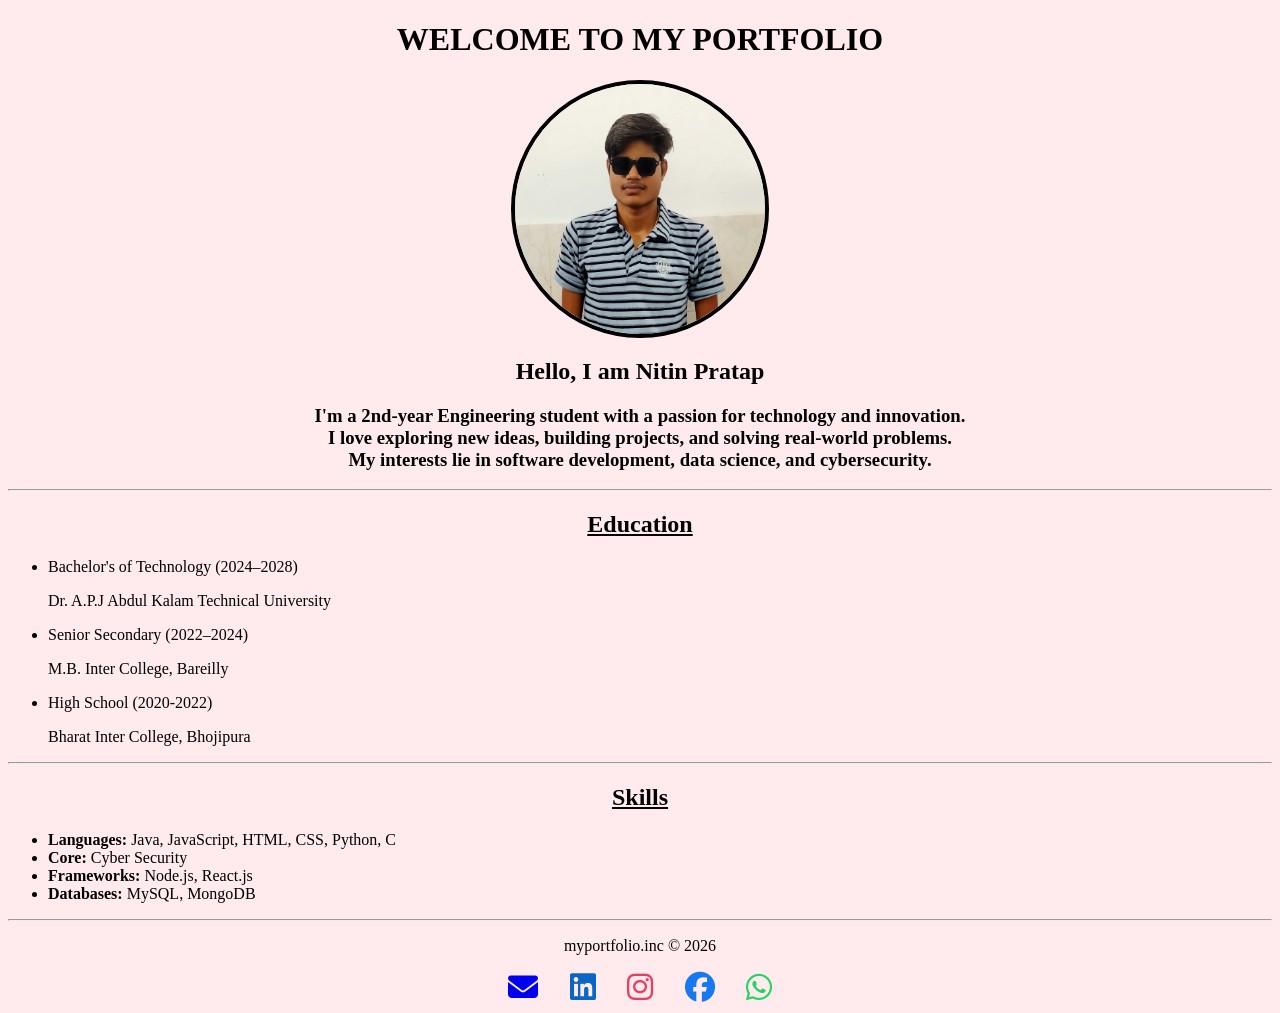
==== index.html @ 8fae02a8 "name" ====
<!DOCTYPE html>
<html lang="en">
<head>
    <meta charset="UTF-8">
    <meta name="viewport" content="width=device-width, initial-scale=1.0">
    <title>My Portfolio</title>

    <!-- Font Awesome for icons -->
    <link rel="stylesheet" href="https://cdnjs.cloudflare.com/ajax/libs/font-awesome/6.5.1/css/all.min.css">

    <!-- External CSS -->
    <link rel="stylesheet" href="style.css">
</head>

<body>

    <!-- Header Section -->
    <header>
        <h1>WELCOME TO MY PORTFOLIO</h1>

        <div class="head">
            <img src="pic.jpg" id="pic" alt="Nitin Pratap">
        </div>

        <div class="about">
            <h2>Hello, I am Nitin Pratap </h2>
            <h3>
                I'm a 2nd-year Engineering student with a passion for technology and innovation.<br>
                I love exploring new ideas, building projects, and solving real-world problems.<br>
                My interests lie in software development, data science, and cybersecurity.
            </h3>
        </div>
    </header>

    <hr>

    <!-- Main Section -->
    <main>

        <!-- Education -->
        <section class="education">
            <h2><u>Education</u></h2>
            <ul>
                <li>
                    Bachelor's of Technology (2024–2028)
                    <p>Dr. A.P.J Abdul Kalam Technical University</p>
                </li>
                <li>
                    Senior Secondary (2022–2024)
                    <p>M.B. Inter College, Bareilly</p>
                </li>
                <li>
                    High School (2020-2022)
                    <p>Bharat Inter College, Bhojipura</p>
                </li>
            </ul>
        </section>

        <hr>

        <!-- Skills -->
        <section class="skill">
            <h2><u>Skills</u></h2>
            <ul>
                <li><b>Languages:</b> Java, JavaScript, HTML, CSS, Python, C</li>
                <li><b>Core:</b> Cyber Security</li>
                <li><b>Frameworks:</b> Node.js, React.js</li>
                <li><b>Databases:</b> MySQL, MongoDB</li>
            </ul>
        </section>

    </main>

    <hr>

    <!-- Footer -->
    <footer>
        <div class="footer">
            <p>myportfolio.inc © 2026</p>

            <a href="https://mail.google.com/mail/?view=cm&fs=1&to=pratapnitin242@gmail.com" target="_blank" rel="noopener noreferrer">
                <i class="fa-solid fa-envelope"></i>
            </a>
            
            <a href="https://www.linkedin.com/in/nitin-pratap-a05262369/" target="_blank">
                <i class="fa-brands fa-linkedin"></i>
            </a>

            <a href="https://www.instagram.com/pratap_nitin007/" target="_blank">
                <i class="fa-brands fa-instagram"></i>
            </a>

            <a href="https://www.facebook.com/" target="_blank">
                <i class="fa-brands fa-facebook"></i>
            </a>
            
            <a href="https://wa.me/919458701550" target="_blank">
                <i class="fa-brands fa-whatsapp"></i>
            </a>
        </div>
    </footer>
</body>
</html>
---- style.css ----
body{
     background-color:#ffebee;
     /* text-align: center; */
     font-family: 'Times New Roman', Times, serif;
  
}
#pic {
    height: 250px;
    width: 250px;
    border-radius: 50%;
    border: 4px solid black;
    display: block;
    margin: 0 auto;
    max-width: 100%;
}
.head{
    display:-ms-flexbox;
    margin-left: CENTER;
    
}
h1,h2,h3{
    text-align: center;
}
.about{
    margin-left: center; 
}
.footer{
    text-align: center;
    
}.footer a {
    font-size: 30px;
    margin: 0 12px;
    text-decoration: none;
}

/* Brand colors */
.fa-linkedin {
    color: #0A66C2;
}

.fa-instagram {
    color: #E4405F;
}

.fa-facebook {
    color: #1877F2;
}

.fa-whatsapp {
    color: #25D366;
}

/* Hover effect (optional but professional) */
.footer a:hover {
    transform: scale(1.2);
    transition: 0.3s;
}
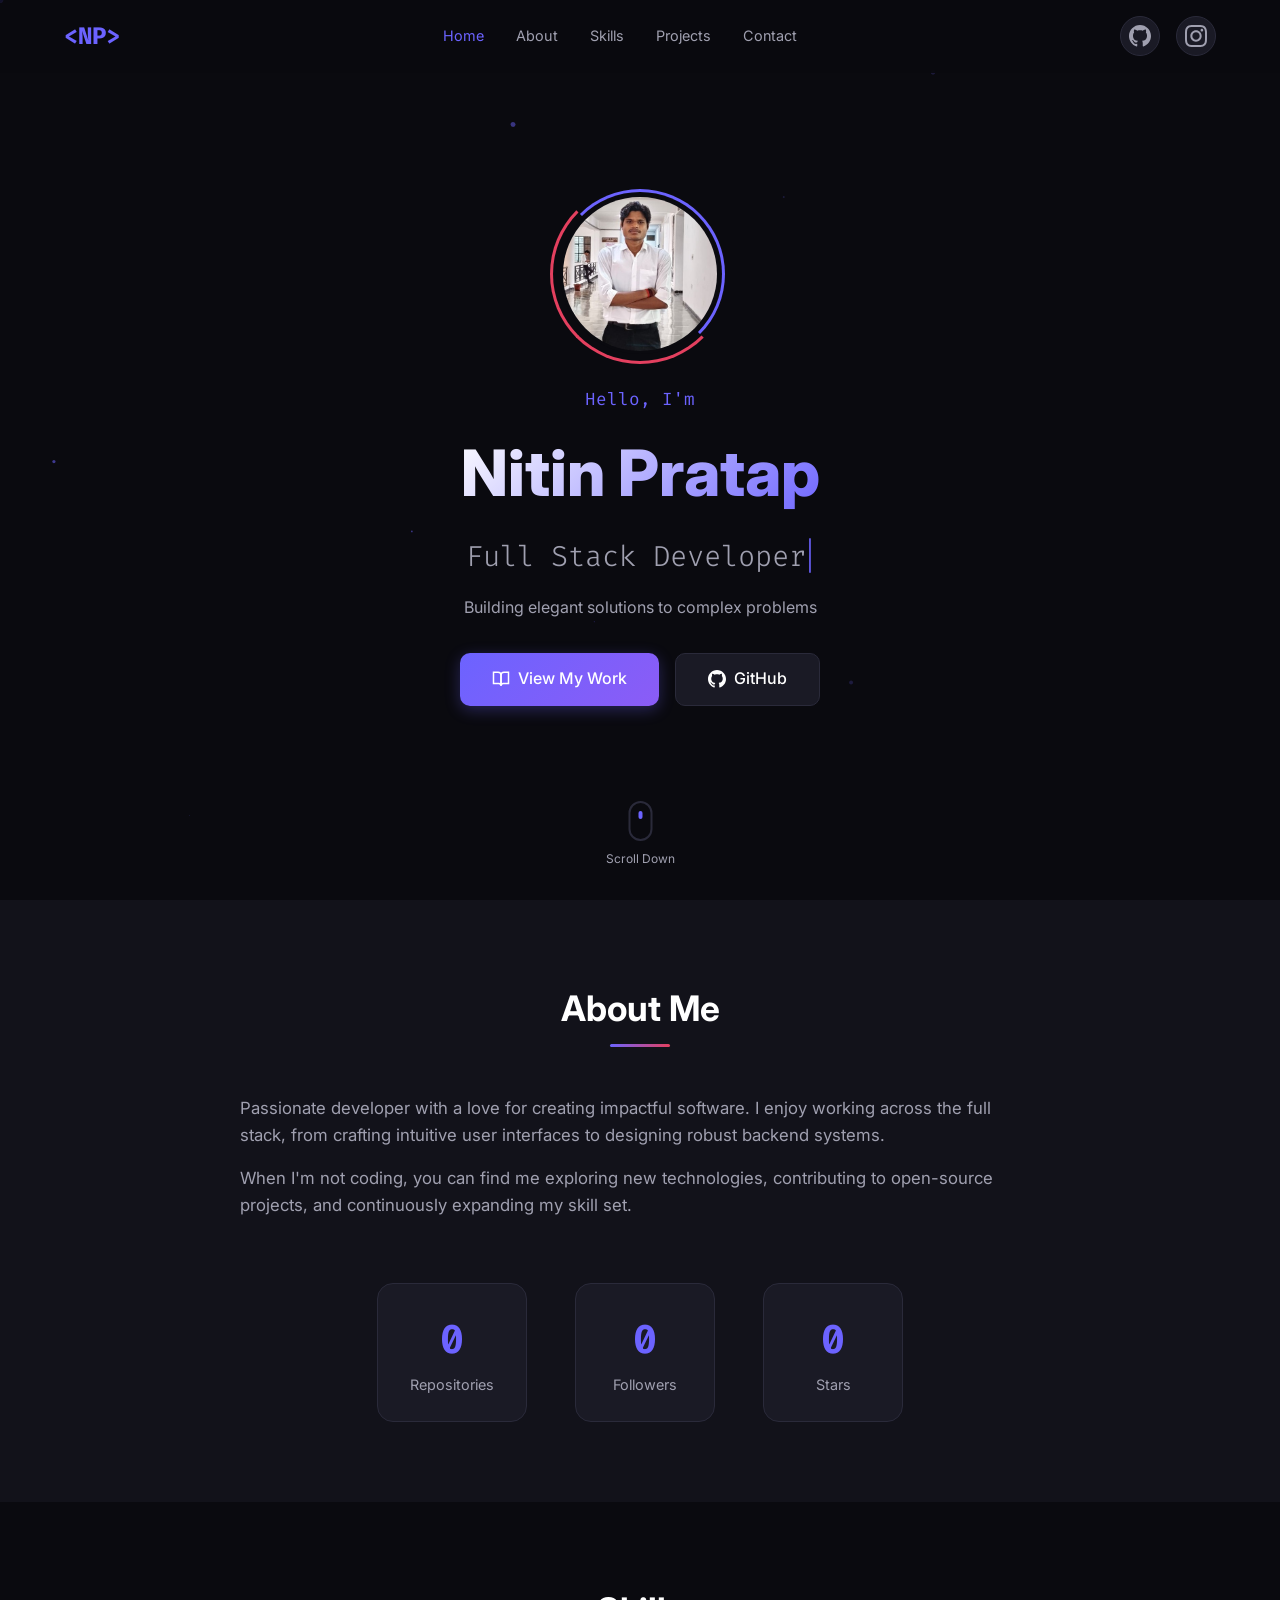
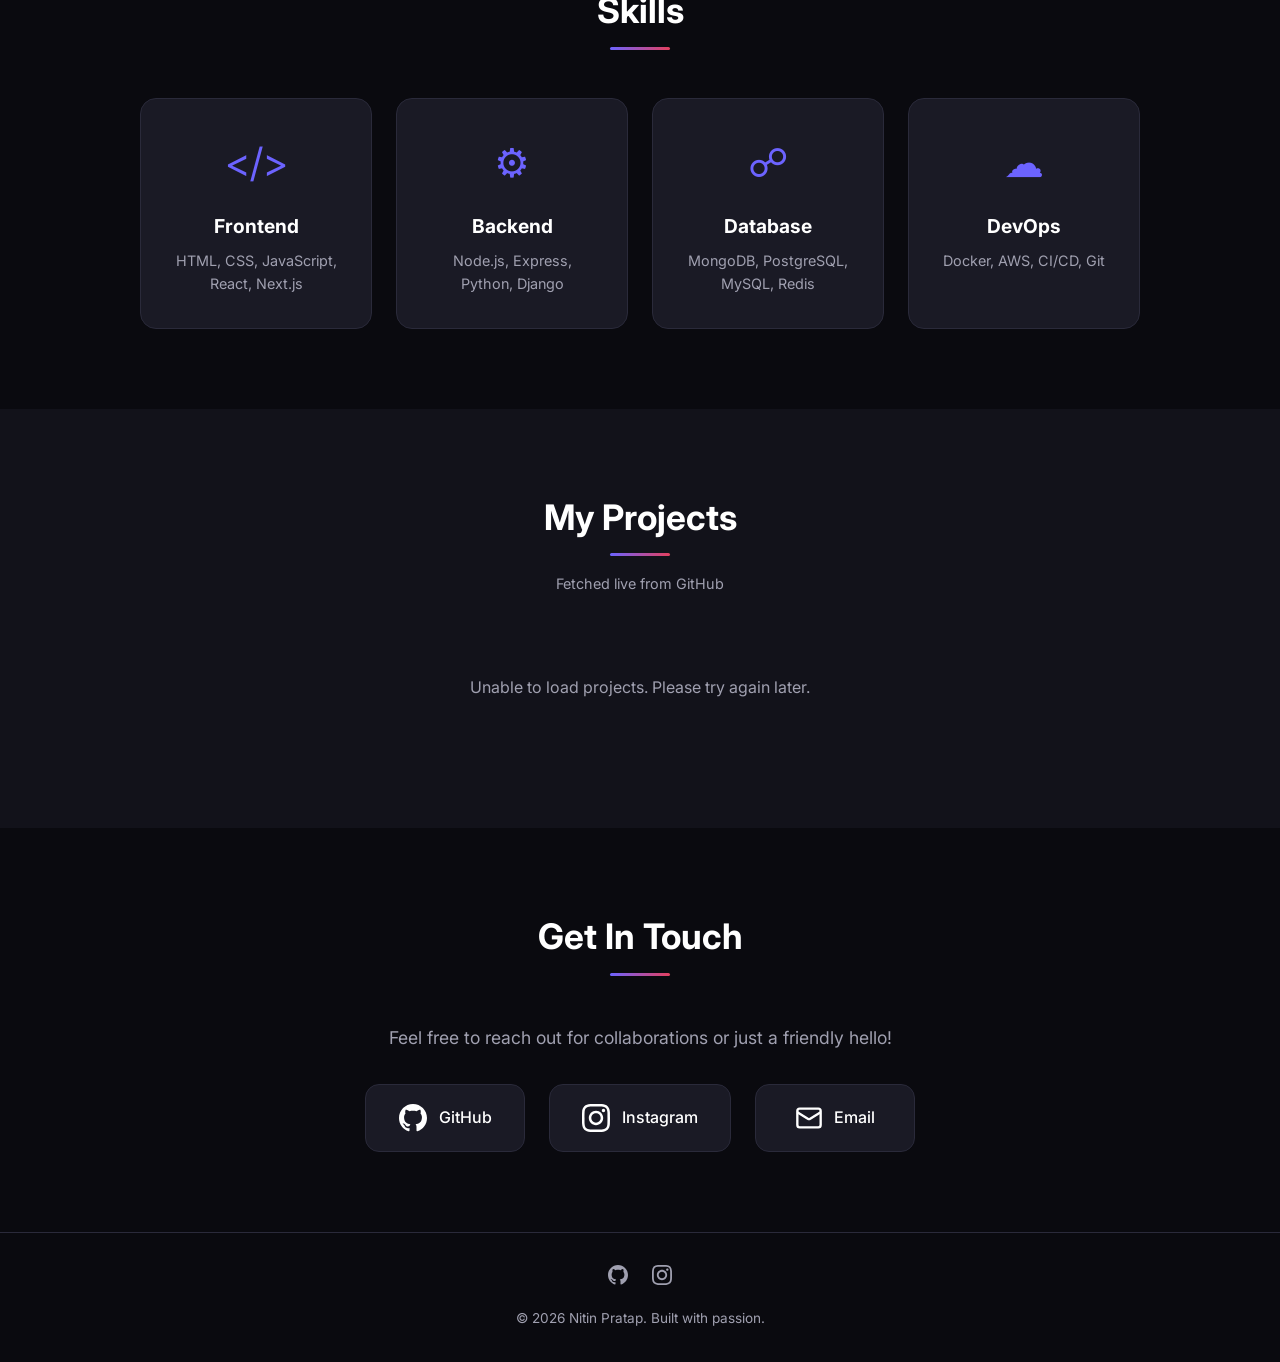
==== commit cf697942: "initial portfolio commit" ====
--- a/index.html
+++ b/index.html
@@ -3,101 +3,165 @@
 <head>
     <meta charset="UTF-8">
     <meta name="viewport" content="width=device-width, initial-scale=1.0">
-    <title>My Portfolio</title>
+    <title>Nitin Pratap | Portfolio</title>
+    <link rel="stylesheet" href="style.css">
+    <link rel="preconnect" href="https://fonts.googleapis.com">
+    <link href="https://fonts.googleapis.com/css2?family=Inter:wght@300;400;500;600;700;800&family=Fira+Code:wght@400;500&display=swap" rel="stylesheet">
+</head>
+<body>
+    <canvas id="particles"></canvas>
 
-    <!-- Font Awesome for icons -->
-    <link rel="stylesheet" href="https://cdnjs.cloudflare.com/ajax/libs/font-awesome/6.5.1/css/all.min.css">
-
-    <!-- External CSS -->
-    <link rel="stylesheet" href="style.css">
-</head>
-
-<body>
-
-    <!-- Header Section -->
-    <header>
-        <h1>WELCOME TO MY PORTFOLIO</h1>
-
-        <div class="head">
-            <img src="pic.jpg" id="pic" alt="Nitin Pratap">
-        </div>
-
-        <div class="about">
-            <h2>Hello, I am Nitin Pratap </h2>
-            <h3>
-                I'm a 2nd-year Engineering student with a passion for technology and innovation.<br>
-                I love exploring new ideas, building projects, and solving real-world problems.<br>
-                My interests lie in software development, data science, and cybersecurity.
-            </h3>
-        </div>
-    </header>
-
-    <hr>
-
-    <!-- Main Section -->
-    <main>
-
-        <!-- Education -->
-        <section class="education">
-            <h2><u>Education</u></h2>
-            <ul>
-                <li>
-                    Bachelor's of Technology (2024–2028)
-                    <p>Dr. A.P.J Abdul Kalam Technical University</p>
-                </li>
-                <li>
-                    Senior Secondary (2022–2024)
-                    <p>M.B. Inter College, Bareilly</p>
-                </li>
-                <li>
-                    High School (2020-2022)
-                    <p>Bharat Inter College, Bhojipura</p>
-                </li>
-            </ul>
-        </section>
-
-        <hr>
-
-        <!-- Skills -->
-        <section class="skill">
-            <h2><u>Skills</u></h2>
-            <ul>
-                <li><b>Languages:</b> Java, JavaScript, HTML, CSS, Python, C</li>
-                <li><b>Core:</b> Cyber Security</li>
-                <li><b>Frameworks:</b> Node.js, React.js</li>
-                <li><b>Databases:</b> MySQL, MongoDB</li>
-            </ul>
-        </section>
-
-    </main>
-
-    <hr>
-
-    <!-- Footer -->
-    <footer>
-        <div class="footer">
-            <p>myportfolio.inc © 2026</p>
-
-            <a href="https://mail.google.com/mail/?view=cm&fs=1&to=pratapnitin242@gmail.com" target="_blank" rel="noopener noreferrer">
-                <i class="fa-solid fa-envelope"></i>
+    <nav class="navbar">
+        <div class="nav-brand">&lt;NP&gt;</div>
+        <ul class="nav-links">
+            <li><a href="#home">Home</a></li>
+            <li><a href="#about">About</a></li>
+            <li><a href="#skills">Skills</a></li>
+            <li><a href="#projects">Projects</a></li>
+            <li><a href="#contact">Contact</a></li>
+        </ul>
+        <div class="nav-socials">
+            <a href="https://github.com/nitinpratap007" target="_blank" class="nav-icon" title="GitHub">
+                <svg width="22" height="22" viewBox="0 0 24 24" fill="currentColor">
+                    <path d="M12 0c-6.626 0-12 5.373-12 12 0 5.302 3.438 9.8 8.207 11.387.599.111.793-.261.793-.577v-2.234c-3.338.726-4.033-1.416-4.033-1.416-.546-1.387-1.333-1.756-1.333-1.756-1.089-.745.083-.729.083-.729 1.205.084 1.839 1.237 1.839 1.237 1.07 1.834 2.807 1.304 3.492.997.107-.775.418-1.305.762-1.604-2.665-.305-5.467-1.334-5.467-5.931 0-1.311.469-2.381 1.236-3.221-.124-.303-.535-1.524.117-3.176 0 0 1.008-.322 3.301 1.23.957-.266 1.983-.399 3.003-.404 1.02.005 2.047.138 3.006.404 2.291-1.552 3.297-1.23 3.297-1.23.653 1.653.242 2.874.118 3.176.77.84 1.235 1.911 1.235 3.221 0 4.609-2.807 5.624-5.479 5.921.43.372.823 1.102.823 2.222v3.293c0 .319.192.694.801.576 4.765-1.589 8.199-6.086 8.199-11.386 0-6.627-5.373-12-12-12z"/>
+                </svg>
             </a>
-            
-            <a href="https://www.linkedin.com/in/nitin-pratap-a05262369/" target="_blank">
-                <i class="fa-brands fa-linkedin"></i>
-            </a>
-
-            <a href="https://www.instagram.com/pratap_nitin007/" target="_blank">
-                <i class="fa-brands fa-instagram"></i>
-            </a>
-
-            <a href="https://www.facebook.com/" target="_blank">
-                <i class="fa-brands fa-facebook"></i>
-            </a>
-            
-            <a href="https://wa.me/919458701550" target="_blank">
-                <i class="fa-brands fa-whatsapp"></i>
+            <a href="https://instagram.com/nitinpratap_007" target="_blank" class="nav-icon" title="Instagram">
+                <svg width="22" height="22" viewBox="0 0 24 24" fill="currentColor">
+                    <path d="M12 2.163c3.204 0 3.584.012 4.85.07 3.252.148 4.771 1.691 4.919 4.919.058 1.265.069 1.645.069 4.849 0 3.205-.012 3.584-.069 4.849-.149 3.225-1.664 4.771-4.919 4.919-1.266.058-1.644.07-4.85.07-3.204 0-3.584-.012-4.849-.07-3.26-.149-4.771-1.699-4.919-4.92-.058-1.265-.07-1.644-.07-4.849 0-3.204.013-3.583.07-4.849.149-3.227 1.664-4.771 4.919-4.919 1.266-.057 1.645-.069 4.849-.069zm0-2.163c-3.259 0-3.667.014-4.947.072-4.358.2-6.78 2.618-6.98 6.98-.059 1.281-.073 1.689-.073 4.948 0 3.259.014 3.668.072 4.948.2 4.358 2.618 6.78 6.98 6.98 1.281.058 1.689.072 4.948.072 3.259 0 3.668-.014 4.948-.072 4.354-.2 6.782-2.618 6.979-6.98.059-1.28.073-1.689.073-4.948 0-3.259-.014-3.667-.072-4.947-.196-4.354-2.617-6.78-6.979-6.98-1.281-.059-1.69-.073-4.949-.073zm0 5.838c-3.403 0-6.162 2.759-6.162 6.162s2.759 6.163 6.162 6.163 6.162-2.759 6.162-6.163c0-3.403-2.759-6.162-6.162-6.162zm0 10.162c-2.209 0-4-1.79-4-4 0-2.209 1.791-4 4-4s4 1.791 4 4c0 2.21-1.791 4-4 4zm6.406-11.845c-.796 0-1.441.645-1.441 1.44s.645 1.44 1.441 1.44c.795 0 1.439-.645 1.439-1.44s-.644-1.44-1.439-1.44z"/>
+                </svg>
             </a>
         </div>
+    </nav>
+
+    <section id="home" class="hero">
+        <div class="hero-content">
+            <div class="profile-pic-wrapper">
+                <div class="profile-ring"></div>
+                <img src="profile.jpg" alt="Nitin Pratap" class="profile-pic" onerror="this.style.display='none';this.nextElementSibling.style.display='flex'">
+                <div class="profile-placeholder" style="display:none">NP</div>
+            </div>
+            <p class="greeting">Hello, I'm</p>
+            <h1 class="name">Nitin Pratap</h1>
+            <h2 class="title"><span class="typing-text"></span><span class="cursor">|</span></h2>
+            <p class="tagline">Building elegant solutions to complex problems</p>
+            <div class="hero-buttons">
+                <a href="#projects" class="btn btn-primary">
+                    <svg width="18" height="18" viewBox="0 0 24 24" fill="none" stroke="currentColor" stroke-width="2"><path d="M2 3h6a4 4 0 0 1 4 4v14a3 3 0 0 0-3-3H2z"/><path d="M22 3h-6a4 4 0 0 0-4 4v14a3 3 0 0 1 3-3h7z"/></svg>
+                    View My Work
+                </a>
+                <a href="https://github.com/nitinpratap007" target="_blank" class="btn btn-outline">
+                    <svg width="18" height="18" viewBox="0 0 24 24" fill="currentColor"><path d="M12 0c-6.626 0-12 5.373-12 12 0 5.302 3.438 9.8 8.207 11.387.599.111.793-.261.793-.577v-2.234c-3.338.726-4.033-1.416-4.033-1.416-.546-1.387-1.333-1.756-1.333-1.756-1.089-.745.083-.729.083-.729 1.205.084 1.839 1.237 1.839 1.237 1.07 1.834 2.807 1.304 3.492.997.107-.775.418-1.305.762-1.604-2.665-.305-5.467-1.334-5.467-5.931 0-1.311.469-2.381 1.236-3.221-.124-.303-.535-1.524.117-3.176 0 0 1.008-.322 3.301 1.23.957-.266 1.983-.399 3.003-.404 1.02.005 2.047.138 3.006.404 2.291-1.552 3.297-1.23 3.297-1.23.653 1.653.242 2.874.118 3.176.77.84 1.235 1.911 1.235 3.221 0 4.609-2.807 5.624-5.479 5.921.43.372.823 1.102.823 2.222v3.293c0 .319.192.694.801.576 4.765-1.589 8.199-6.086 8.199-11.386 0-6.627-5.373-12-12-12z"/></svg>
+                    GitHub
+                </a>
+            </div>
+        </div>
+        <div class="scroll-indicator">
+            <div class="mouse">
+                <div class="wheel"></div>
+            </div>
+            <p>Scroll Down</p>
+        </div>
+    </section>
+
+    <section id="about" class="about">
+        <h2 class="section-title">About Me</h2>
+        <div class="about-content">
+            <div class="about-text">
+                <p>Passionate developer with a love for creating impactful software. I enjoy working across the full stack, from crafting intuitive user interfaces to designing robust backend systems.</p>
+                <p>When I'm not coding, you can find me exploring new technologies, contributing to open-source projects, and continuously expanding my skill set.</p>
+            </div>
+            <div class="stats">
+                <div class="stat">
+                    <span class="stat-number" id="repo-count">0</span>
+                    <span class="stat-label">Repositories</span>
+                </div>
+                <div class="stat">
+                    <span class="stat-number" id="follower-count">0</span>
+                    <span class="stat-label">Followers</span>
+                </div>
+                <div class="stat">
+                    <span class="stat-number" id="star-count">0</span>
+                    <span class="stat-label">Stars</span>
+                </div>
+            </div>
+        </div>
+    </section>
+
+    <section id="skills" class="skills">
+        <h2 class="section-title">Skills</h2>
+        <div class="skills-grid">
+            <div class="skill-card">
+                <div class="skill-icon">&#60;/&#62;</div>
+                <h3>Frontend</h3>
+                <p>HTML, CSS, JavaScript, React, Next.js</p>
+            </div>
+            <div class="skill-card">
+                <div class="skill-icon">&#9881;</div>
+                <h3>Backend</h3>
+                <p>Node.js, Express, Python, Django</p>
+            </div>
+            <div class="skill-card">
+                <div class="skill-icon">&#9741;</div>
+                <h3>Database</h3>
+                <p>MongoDB, PostgreSQL, MySQL, Redis</p>
+            </div>
+            <div class="skill-card">
+                <div class="skill-icon">&#9729;</div>
+                <h3>DevOps</h3>
+                <p>Docker, AWS, CI/CD, Git</p>
+            </div>
+        </div>
+    </section>
+
+    <section id="projects" class="projects">
+        <h2 class="section-title">My Projects</h2>
+        <p class="section-subtitle">Fetched live from GitHub</p>
+        <div class="projects-grid" id="projects-grid">
+            <div class="loading">Loading projects...</div>
+        </div>
+    </section>
+
+    <section id="contact" class="contact">
+        <h2 class="section-title">Get In Touch</h2>
+        <div class="contact-content">
+            <p>Feel free to reach out for collaborations or just a friendly hello!</p>
+            <div class="contact-links">
+                <a href="https://github.com/nitinpratap007" target="_blank" class="contact-link github-link">
+                    <svg width="28" height="28" viewBox="0 0 24 24" fill="currentColor">
+                        <path d="M12 0c-6.626 0-12 5.373-12 12 0 5.302 3.438 9.8 8.207 11.387.599.111.793-.261.793-.577v-2.234c-3.338.726-4.033-1.416-4.033-1.416-.546-1.387-1.333-1.756-1.333-1.756-1.089-.745.083-.729.083-.729 1.205.084 1.839 1.237 1.839 1.237 1.07 1.834 2.807 1.304 3.492.997.107-.775.418-1.305.762-1.604-2.665-.305-5.467-1.334-5.467-5.931 0-1.311.469-2.381 1.236-3.221-.124-.303-.535-1.524.117-3.176 0 0 1.008-.322 3.301 1.23.957-.266 1.983-.399 3.003-.404 1.02.005 2.047.138 3.006.404 2.291-1.552 3.297-1.23 3.297-1.23.653 1.653.242 2.874.118 3.176.77.84 1.235 1.911 1.235 3.221 0 4.609-2.807 5.624-5.479 5.921.43.372.823 1.102.823 2.222v3.293c0 .319.192.694.801.576 4.765-1.589 8.199-6.086 8.199-11.386 0-6.627-5.373-12-12-12z"/>
+                    </svg>
+                    <span>GitHub</span>
+                </a>
+                <a href="https://instagram.com/nitinpratap_007" target="_blank" class="contact-link instagram-link">
+                    <svg width="28" height="28" viewBox="0 0 24 24" fill="currentColor">
+                        <path d="M12 2.163c3.204 0 3.584.012 4.85.07 3.252.148 4.771 1.691 4.919 4.919.058 1.265.069 1.645.069 4.849 0 3.205-.012 3.584-.069 4.849-.149 3.225-1.664 4.771-4.919 4.919-1.266.058-1.644.07-4.85.07-3.204 0-3.584-.012-4.849-.07-3.26-.149-4.771-1.699-4.919-4.92-.058-1.265-.07-1.644-.07-4.849 0-3.204.013-3.583.07-4.849.149-3.227 1.664-4.771 4.919-4.919 1.266-.057 1.645-.069 4.849-.069zm0-2.163c-3.259 0-3.667.014-4.947.072-4.358.2-6.78 2.618-6.98 6.98-.059 1.281-.073 1.689-.073 4.948 0 3.259.014 3.668.072 4.948.2 4.358 2.618 6.78 6.98 6.98 1.281.058 1.689.072 4.948.072 3.259 0 3.668-.014 4.948-.072 4.354-.2 6.782-2.618 6.979-6.98.059-1.28.073-1.689.073-4.948 0-3.259-.014-3.667-.072-4.947-.196-4.354-2.617-6.78-6.979-6.98-1.281-.059-1.69-.073-4.949-.073zm0 5.838c-3.403 0-6.162 2.759-6.162 6.162s2.759 6.163 6.162 6.163 6.162-2.759 6.162-6.163c0-3.403-2.759-6.162-6.162-6.162zm0 10.162c-2.209 0-4-1.79-4-4 0-2.209 1.791-4 4-4s4 1.791 4 4c0 2.21-1.791 4-4 4zm6.406-11.845c-.796 0-1.441.645-1.441 1.44s.645 1.44 1.441 1.44c.795 0 1.439-.645 1.439-1.44s-.644-1.44-1.439-1.44z"/>
+                    </svg>
+                    <span>Instagram</span>
+                </a>
+                <a href="mailto:nitinpratap007@users.noreply.github.com" class="contact-link email-link">
+                    <svg width="28" height="28" viewBox="0 0 24 24" fill="none" stroke="currentColor" stroke-width="2">
+                        <rect x="2" y="4" width="20" height="16" rx="2"/>
+                        <path d="m22 7-8.97 5.7a1.94 1.94 0 0 1-2.06 0L2 7"/>
+                    </svg>
+                    <span>Email</span>
+                </a>
+            </div>
+        </div>
+    </section>
+
+    <footer class="footer">
+        <div class="footer-socials">
+            <a href="https://github.com/nitinpratap007" target="_blank">
+                <svg width="20" height="20" viewBox="0 0 24 24" fill="currentColor"><path d="M12 0c-6.626 0-12 5.373-12 12 0 5.302 3.438 9.8 8.207 11.387.599.111.793-.261.793-.577v-2.234c-3.338.726-4.033-1.416-4.033-1.416-.546-1.387-1.333-1.756-1.333-1.756-1.089-.745.083-.729.083-.729 1.205.084 1.839 1.237 1.839 1.237 1.07 1.834 2.807 1.304 3.492.997.107-.775.418-1.305.762-1.604-2.665-.305-5.467-1.334-5.467-5.931 0-1.311.469-2.381 1.236-3.221-.124-.303-.535-1.524.117-3.176 0 0 1.008-.322 3.301 1.23.957-.266 1.983-.399 3.003-.404 1.02.005 2.047.138 3.006.404 2.291-1.552 3.297-1.23 3.297-1.23.653 1.653.242 2.874.118 3.176.77.84 1.235 1.911 1.235 3.221 0 4.609-2.807 5.624-5.479 5.921.43.372.823 1.102.823 2.222v3.293c0 .319.192.694.801.576 4.765-1.589 8.199-6.086 8.199-11.386 0-6.627-5.373-12-12-12z"/></svg>
+            </a>
+            <a href="https://instagram.com/nitinpratap_007" target="_blank">
+                <svg width="20" height="20" viewBox="0 0 24 24" fill="currentColor"><path d="M12 2.163c3.204 0 3.584.012 4.85.07 3.252.148 4.771 1.691 4.919 4.919.058 1.265.069 1.645.069 4.849 0 3.205-.012 3.584-.069 4.849-.149 3.225-1.664 4.771-4.919 4.919-1.266.058-1.644.07-4.85.07-3.204 0-3.584-.012-4.849-.07-3.26-.149-4.771-1.699-4.919-4.92-.058-1.265-.07-1.644-.07-4.849 0-3.204.013-3.583.07-4.849.149-3.227 1.664-4.771 4.919-4.919 1.266-.057 1.645-.069 4.849-.069zm0-2.163c-3.259 0-3.667.014-4.947.072-4.358.2-6.78 2.618-6.98 6.98-.059 1.281-.073 1.689-.073 4.948 0 3.259.014 3.668.072 4.948.2 4.358 2.618 6.78 6.98 6.98 1.281.058 1.689.072 4.948.072 3.259 0 3.668-.014 4.948-.072 4.354-.2 6.782-2.618 6.979-6.98.059-1.28.073-1.689.073-4.948 0-3.259-.014-3.667-.072-4.947-.196-4.354-2.617-6.78-6.979-6.98-1.281-.059-1.69-.073-4.949-.073zm0 5.838c-3.403 0-6.162 2.759-6.162 6.162s2.759 6.163 6.162 6.163 6.162-2.759 6.162-6.163c0-3.403-2.759-6.162-6.162-6.162zm0 10.162c-2.209 0-4-1.79-4-4 0-2.209 1.791-4 4-4s4 1.791 4 4c0 2.21-1.791 4-4 4zm6.406-11.845c-.796 0-1.441.645-1.441 1.44s.645 1.44 1.441 1.44c.795 0 1.439-.645 1.439-1.44s-.644-1.44-1.439-1.44z"/></svg>
+            </a>
+        </div>
+        <p>&copy; 2026 Nitin Pratap. Built with passion.</p>
     </footer>
+
+    <script src="script.js"></script>
 </body>
 </html>
--- a/style.css
+++ b/style.css
@@ -1,57 +1,702 @@
-body{
-     background-color:#ffebee;
-     /* text-align: center; */
-     font-family: 'Times New Roman', Times, serif;
-  
-}
-#pic {
-    height: 250px;
-    width: 250px;
+* {
+    margin: 0;
+    padding: 0;
+    box-sizing: border-box;
+}
+
+:root {
+    --bg-primary: #0a0a0f;
+    --bg-secondary: #12121a;
+    --bg-card: #1a1a25;
+    --text-primary: #ffffff;
+    --text-secondary: #a0a0b0;
+    --accent: #6c63ff;
+    --accent-glow: rgba(108, 99, 255, 0.3);
+    --border: #2a2a3a;
+    --instagram: #e4405f;
+    --github: #ffffff;
+}
+
+html {
+    scroll-behavior: smooth;
+}
+
+body {
+    font-family: 'Inter', sans-serif;
+    background-color: var(--bg-primary);
+    color: var(--text-primary);
+    line-height: 1.6;
+    overflow-x: hidden;
+}
+
+/* Particles Canvas */
+#particles {
+    position: fixed;
+    top: 0;
+    left: 0;
+    width: 100%;
+    height: 100%;
+    z-index: 0;
+    pointer-events: none;
+}
+
+/* Navbar */
+.navbar {
+    position: fixed;
+    top: 0;
+    width: 100%;
+    display: flex;
+    justify-content: space-between;
+    align-items: center;
+    padding: 1rem 5%;
+    background: rgba(10, 10, 15, 0.85);
+    backdrop-filter: blur(20px);
+    z-index: 1000;
+    border-bottom: 1px solid transparent;
+    transition: border-color 0.3s;
+}
+
+.nav-brand {
+    font-size: 1.5rem;
+    font-weight: 700;
+    color: var(--accent);
+    font-family: 'Fira Code', monospace;
+}
+
+.nav-links {
+    display: flex;
+    list-style: none;
+    gap: 2rem;
+}
+
+.nav-links a {
+    color: var(--text-secondary);
+    text-decoration: none;
+    font-size: 0.9rem;
+    transition: color 0.3s;
+    position: relative;
+}
+
+.nav-links a::after {
+    content: '';
+    position: absolute;
+    bottom: -5px;
+    left: 0;
+    width: 0;
+    height: 2px;
+    background: var(--accent);
+    transition: width 0.3s;
+}
+
+.nav-links a:hover {
+    color: var(--text-primary);
+}
+
+.nav-links a:hover::after {
+    width: 100%;
+}
+
+.nav-socials {
+    display: flex;
+    gap: 1rem;
+}
+
+.nav-icon {
+    display: flex;
+    align-items: center;
+    justify-content: center;
+    width: 40px;
+    height: 40px;
     border-radius: 50%;
-    border: 4px solid black;
+    background: var(--bg-card);
+    border: 1px solid var(--border);
+    color: var(--text-secondary);
+    transition: all 0.3s;
+}
+
+.nav-icon:hover {
+    border-color: var(--accent);
+    color: var(--accent);
+    box-shadow: 0 0 15px var(--accent-glow);
+    transform: translateY(-2px);
+}
+
+/* Hero */
+.hero {
+    min-height: 100vh;
+    display: flex;
+    align-items: center;
+    justify-content: center;
+    position: relative;
+    padding: 0 5%;
+    z-index: 1;
+}
+
+.hero-content {
+    text-align: center;
+}
+
+/* Profile Picture */
+.profile-pic-wrapper {
+    position: relative;
+    width: 160px;
+    height: 160px;
+    margin: 0 auto 2rem;
+}
+
+.profile-ring {
+    position: absolute;
+    inset: -5px;
+    border-radius: 50%;
+    border: 3px solid transparent;
+    border-top-color: var(--accent);
+    border-right-color: var(--accent);
+    animation: spin 3s linear infinite;
+}
+
+.profile-ring::after {
+    content: '';
+    position: absolute;
+    inset: -8px;
+    border-radius: 50%;
+    border: 3px solid transparent;
+    border-bottom-color: var(--instagram);
+    border-left-color: var(--instagram);
+    animation: spin 2s linear infinite reverse;
+}
+
+@keyframes spin {
+    to { transform: rotate(360deg); }
+}
+
+.profile-pic {
+    width: 100%;
+    height: 100%;
+    border-radius: 50%;
+    object-fit: cover;
+    border: 3px solid var(--bg-primary);
+    position: relative;
+    z-index: 1;
+}
+
+.profile-placeholder {
+    width: 100%;
+    height: 100%;
+    border-radius: 50%;
+    background: linear-gradient(135deg, var(--accent), var(--instagram));
+    display: flex;
+    align-items: center;
+    justify-content: center;
+    font-size: 3rem;
+    font-weight: 700;
+    color: white;
+    border: 3px solid var(--bg-primary);
+    position: relative;
+    z-index: 1;
+}
+
+.greeting {
+    font-size: 1.1rem;
+    color: var(--accent);
+    margin-bottom: 0.5rem;
+    font-family: 'Fira Code', monospace;
+}
+
+.name {
+    font-size: 4rem;
+    font-weight: 800;
+    margin-bottom: 0.5rem;
+    background: linear-gradient(135deg, #fff 0%, #6c63ff 50%, #e4405f 100%);
+    -webkit-background-clip: text;
+    -webkit-text-fill-color: transparent;
+    background-clip: text;
+    animation: gradientShift 3s ease infinite;
+    background-size: 200% 200%;
+}
+
+@keyframes gradientShift {
+    0%, 100% { background-position: 0% 50%; }
+    50% { background-position: 100% 50%; }
+}
+
+.title {
+    font-size: 1.8rem;
+    font-weight: 300;
+    color: var(--text-secondary);
+    margin-bottom: 1rem;
+    min-height: 2.5rem;
+}
+
+.typing-text {
+    font-family: 'Fira Code', monospace;
+}
+
+.cursor {
+    animation: blink 0.7s infinite;
+    color: var(--accent);
+}
+
+@keyframes blink {
+    0%, 100% { opacity: 1; }
+    50% { opacity: 0; }
+}
+
+.tagline {
+    font-size: 1rem;
+    color: var(--text-secondary);
+    margin-bottom: 2rem;
+}
+
+.hero-buttons {
+    display: flex;
+    gap: 1rem;
+    justify-content: center;
+}
+
+.btn {
+    padding: 0.8rem 2rem;
+    border-radius: 10px;
+    font-size: 1rem;
+    font-weight: 500;
+    text-decoration: none;
+    transition: all 0.3s;
+    display: flex;
+    align-items: center;
+    gap: 0.5rem;
+}
+
+.btn-primary {
+    background: linear-gradient(135deg, var(--accent), #8b5cf6);
+    color: white;
+    box-shadow: 0 4px 15px var(--accent-glow);
+}
+
+.btn-primary:hover {
+    box-shadow: 0 6px 30px var(--accent-glow);
+    transform: translateY(-3px);
+}
+
+.btn-outline {
+    border: 1px solid var(--border);
+    color: var(--text-primary);
+    background: var(--bg-card);
+}
+
+.btn-outline:hover {
+    border-color: var(--accent);
+    box-shadow: 0 0 20px var(--accent-glow);
+    transform: translateY(-3px);
+}
+
+/* Scroll Indicator */
+.scroll-indicator {
+    position: absolute;
+    bottom: 2rem;
+    left: 50%;
+    transform: translateX(-50%);
+    text-align: center;
+    animation: bounce 2s infinite;
+}
+
+.mouse {
+    width: 24px;
+    height: 40px;
+    border: 2px solid var(--border);
+    border-radius: 12px;
+    margin: 0 auto 0.5rem;
+    position: relative;
+}
+
+.wheel {
+    width: 4px;
+    height: 8px;
+    background: var(--accent);
+    border-radius: 2px;
+    position: absolute;
+    top: 8px;
+    left: 50%;
+    transform: translateX(-50%);
+    animation: scroll 1.5s infinite;
+}
+
+@keyframes scroll {
+    0% { opacity: 1; transform: translateX(-50%) translateY(0); }
+    100% { opacity: 0; transform: translateX(-50%) translateY(15px); }
+}
+
+@keyframes bounce {
+    0%, 100% { transform: translateX(-50%) translateY(0); }
+    50% { transform: translateX(-50%) translateY(-10px); }
+}
+
+.scroll-indicator p {
+    font-size: 0.75rem;
+    color: var(--text-secondary);
+}
+
+/* Sections */
+section {
+    padding: 5rem 5%;
+    position: relative;
+    z-index: 1;
+}
+
+.section-title {
+    font-size: 2.2rem;
+    font-weight: 700;
+    text-align: center;
+    margin-bottom: 3rem;
+    position: relative;
+}
+
+.section-title::after {
+    content: '';
     display: block;
+    width: 60px;
+    height: 3px;
+    background: linear-gradient(90deg, var(--accent), var(--instagram));
+    margin: 0.5rem auto 0;
+    border-radius: 2px;
+}
+
+.section-subtitle {
+    text-align: center;
+    color: var(--text-secondary);
+    margin-top: -2rem;
+    margin-bottom: 2rem;
+    font-size: 0.9rem;
+}
+
+/* About */
+.about {
+    background: var(--bg-secondary);
+}
+
+.about-content {
+    display: flex;
+    flex-direction: column;
+    gap: 3rem;
+    max-width: 800px;
     margin: 0 auto;
-    max-width: 100%;
-}
-.head{
-    display:-ms-flexbox;
-    margin-left: CENTER;
-    
-}
-h1,h2,h3{
-    text-align: center;
-}
-.about{
-    margin-left: center; 
-}
-.footer{
-    text-align: center;
-    
-}.footer a {
-    font-size: 30px;
-    margin: 0 12px;
+}
+
+.about-text p {
+    color: var(--text-secondary);
+    margin-bottom: 1rem;
+    font-size: 1.05rem;
+}
+
+.stats {
+    display: flex;
+    justify-content: center;
+    gap: 3rem;
+}
+
+.stat {
+    text-align: center;
+    padding: 1.5rem 2rem;
+    background: var(--bg-card);
+    border-radius: 16px;
+    border: 1px solid var(--border);
+    min-width: 140px;
+    transition: all 0.3s;
+}
+
+.stat:hover {
+    border-color: var(--accent);
+    box-shadow: 0 0 25px var(--accent-glow);
+    transform: translateY(-5px);
+}
+
+.stat-number {
+    display: block;
+    font-size: 2.5rem;
+    font-weight: 700;
+    color: var(--accent);
+    font-family: 'Fira Code', monospace;
+}
+
+.stat-label {
+    color: var(--text-secondary);
+    font-size: 0.9rem;
+}
+
+/* Skills */
+.skills-grid {
+    display: grid;
+    grid-template-columns: repeat(auto-fit, minmax(220px, 1fr));
+    gap: 1.5rem;
+    max-width: 1000px;
+    margin: 0 auto;
+}
+
+.skill-card {
+    background: var(--bg-card);
+    padding: 2rem;
+    border-radius: 16px;
+    border: 1px solid var(--border);
+    text-align: center;
+    transition: all 0.3s;
+    position: relative;
+    overflow: hidden;
+}
+
+.skill-card::before {
+    content: '';
+    position: absolute;
+    top: 0;
+    left: 0;
+    right: 0;
+    height: 3px;
+    background: linear-gradient(90deg, var(--accent), var(--instagram));
+    transform: scaleX(0);
+    transition: transform 0.3s;
+}
+
+.skill-card:hover::before {
+    transform: scaleX(1);
+}
+
+.skill-card:hover {
+    border-color: var(--accent);
+    box-shadow: 0 0 25px var(--accent-glow);
+    transform: translateY(-5px);
+}
+
+.skill-icon {
+    font-size: 2.5rem;
+    margin-bottom: 1rem;
+    color: var(--accent);
+}
+
+.skill-card h3 {
+    margin-bottom: 0.5rem;
+    font-size: 1.2rem;
+}
+
+.skill-card p {
+    color: var(--text-secondary);
+    font-size: 0.9rem;
+}
+
+/* Projects */
+.projects {
+    background: var(--bg-secondary);
+}
+
+.projects-grid {
+    display: grid;
+    grid-template-columns: repeat(auto-fit, minmax(340px, 1fr));
+    gap: 1.5rem;
+    max-width: 1200px;
+    margin: 0 auto;
+}
+
+.project-card {
+    background: var(--bg-card);
+    padding: 1.8rem;
+    border-radius: 16px;
+    border: 1px solid var(--border);
+    transition: all 0.3s;
+    display: flex;
+    flex-direction: column;
+    position: relative;
+    overflow: hidden;
+}
+
+.project-card::after {
+    content: '';
+    position: absolute;
+    bottom: 0;
+    left: 0;
+    right: 0;
+    height: 3px;
+    background: linear-gradient(90deg, var(--accent), var(--instagram));
+    transform: scaleX(0);
+    transition: transform 0.3s;
+}
+
+.project-card:hover::after {
+    transform: scaleX(1);
+}
+
+.project-card:hover {
+    border-color: var(--accent);
+    box-shadow: 0 8px 30px rgba(108, 99, 255, 0.15);
+    transform: translateY(-5px);
+}
+
+.project-card h3 {
+    font-size: 1.1rem;
+    margin-bottom: 0.5rem;
+    color: var(--accent);
+    font-family: 'Fira Code', monospace;
+}
+
+.project-card p {
+    color: var(--text-secondary);
+    font-size: 0.9rem;
+    flex-grow: 1;
+    margin-bottom: 1rem;
+}
+
+.project-meta {
+    display: flex;
+    gap: 1rem;
+    font-size: 0.8rem;
+    color: var(--text-secondary);
+    flex-wrap: wrap;
+    margin-bottom: 1rem;
+}
+
+.project-meta span {
+    display: flex;
+    align-items: center;
+    gap: 0.3rem;
+}
+
+.project-link {
+    display: inline-flex;
+    align-items: center;
+    gap: 0.5rem;
+    color: var(--accent);
     text-decoration: none;
-}
-
-/* Brand colors */
-.fa-linkedin {
-    color: #0A66C2;
-}
-
-.fa-instagram {
-    color: #E4405F;
-}
-
-.fa-facebook {
-    color: #1877F2;
-}
-
-.fa-whatsapp {
-    color: #25D366;
-}
-
-/* Hover effect (optional but professional) */
-.footer a:hover {
-    transform: scale(1.2);
-    transition: 0.3s;
-}
+    font-size: 0.9rem;
+    font-weight: 500;
+    transition: all 0.3s;
+    padding: 0.5rem 1rem;
+    border: 1px solid var(--accent);
+    border-radius: 8px;
+    align-self: flex-start;
+}
+
+.project-link:hover {
+    background: var(--accent);
+    color: white;
+    box-shadow: 0 0 15px var(--accent-glow);
+}
+
+.loading {
+    text-align: center;
+    color: var(--text-secondary);
+    grid-column: 1 / -1;
+    padding: 3rem;
+}
+
+/* Contact */
+.contact-content {
+    text-align: center;
+    max-width: 700px;
+    margin: 0 auto;
+}
+
+.contact-content > p {
+    color: var(--text-secondary);
+    margin-bottom: 2rem;
+    font-size: 1.1rem;
+}
+
+.contact-links {
+    display: flex;
+    justify-content: center;
+    gap: 1.5rem;
+    flex-wrap: wrap;
+}
+
+.contact-link {
+    display: flex;
+    align-items: center;
+    gap: 0.7rem;
+    padding: 1.2rem 2rem;
+    background: var(--bg-card);
+    border: 1px solid var(--border);
+    border-radius: 14px;
+    color: var(--text-primary);
+    text-decoration: none;
+    transition: all 0.3s;
+    min-width: 160px;
+    justify-content: center;
+}
+
+.contact-link span {
+    font-weight: 500;
+}
+
+.github-link:hover {
+    border-color: var(--github);
+    box-shadow: 0 0 25px rgba(255, 255, 255, 0.2);
+    transform: translateY(-5px);
+}
+
+.instagram-link:hover {
+    border-color: var(--instagram);
+    box-shadow: 0 0 25px rgba(228, 64, 95, 0.3);
+    transform: translateY(-5px);
+}
+
+.email-link:hover {
+    border-color: var(--accent);
+    box-shadow: 0 0 25px var(--accent-glow);
+    transform: translateY(-5px);
+}
+
+/* Footer */
+.footer {
+    text-align: center;
+    padding: 2rem;
+    border-top: 1px solid var(--border);
+    color: var(--text-secondary);
+    font-size: 0.85rem;
+    position: relative;
+    z-index: 1;
+}
+
+.footer-socials {
+    display: flex;
+    justify-content: center;
+    gap: 1.5rem;
+    margin-bottom: 1rem;
+}
+
+.footer-socials a {
+    color: var(--text-secondary);
+    transition: color 0.3s;
+}
+
+.footer-socials a:hover {
+    color: var(--accent);
+}
+
+/* Responsive */
+@media (max-width: 768px) {
+    .name {
+        font-size: 2.5rem;
+    }
+
+    .title {
+        font-size: 1.3rem;
+    }
+
+    .nav-links {
+        display: none;
+    }
+
+    .stats {
+        flex-direction: column;
+        align-items: center;
+    }
+
+    .hero-buttons {
+        flex-direction: column;
+        align-items: center;
+    }
+
+    .contact-links {
+        flex-direction: column;
+        align-items: center;
+    }
+
+    .projects-grid {
+        grid-template-columns: 1fr;
+    }
+}
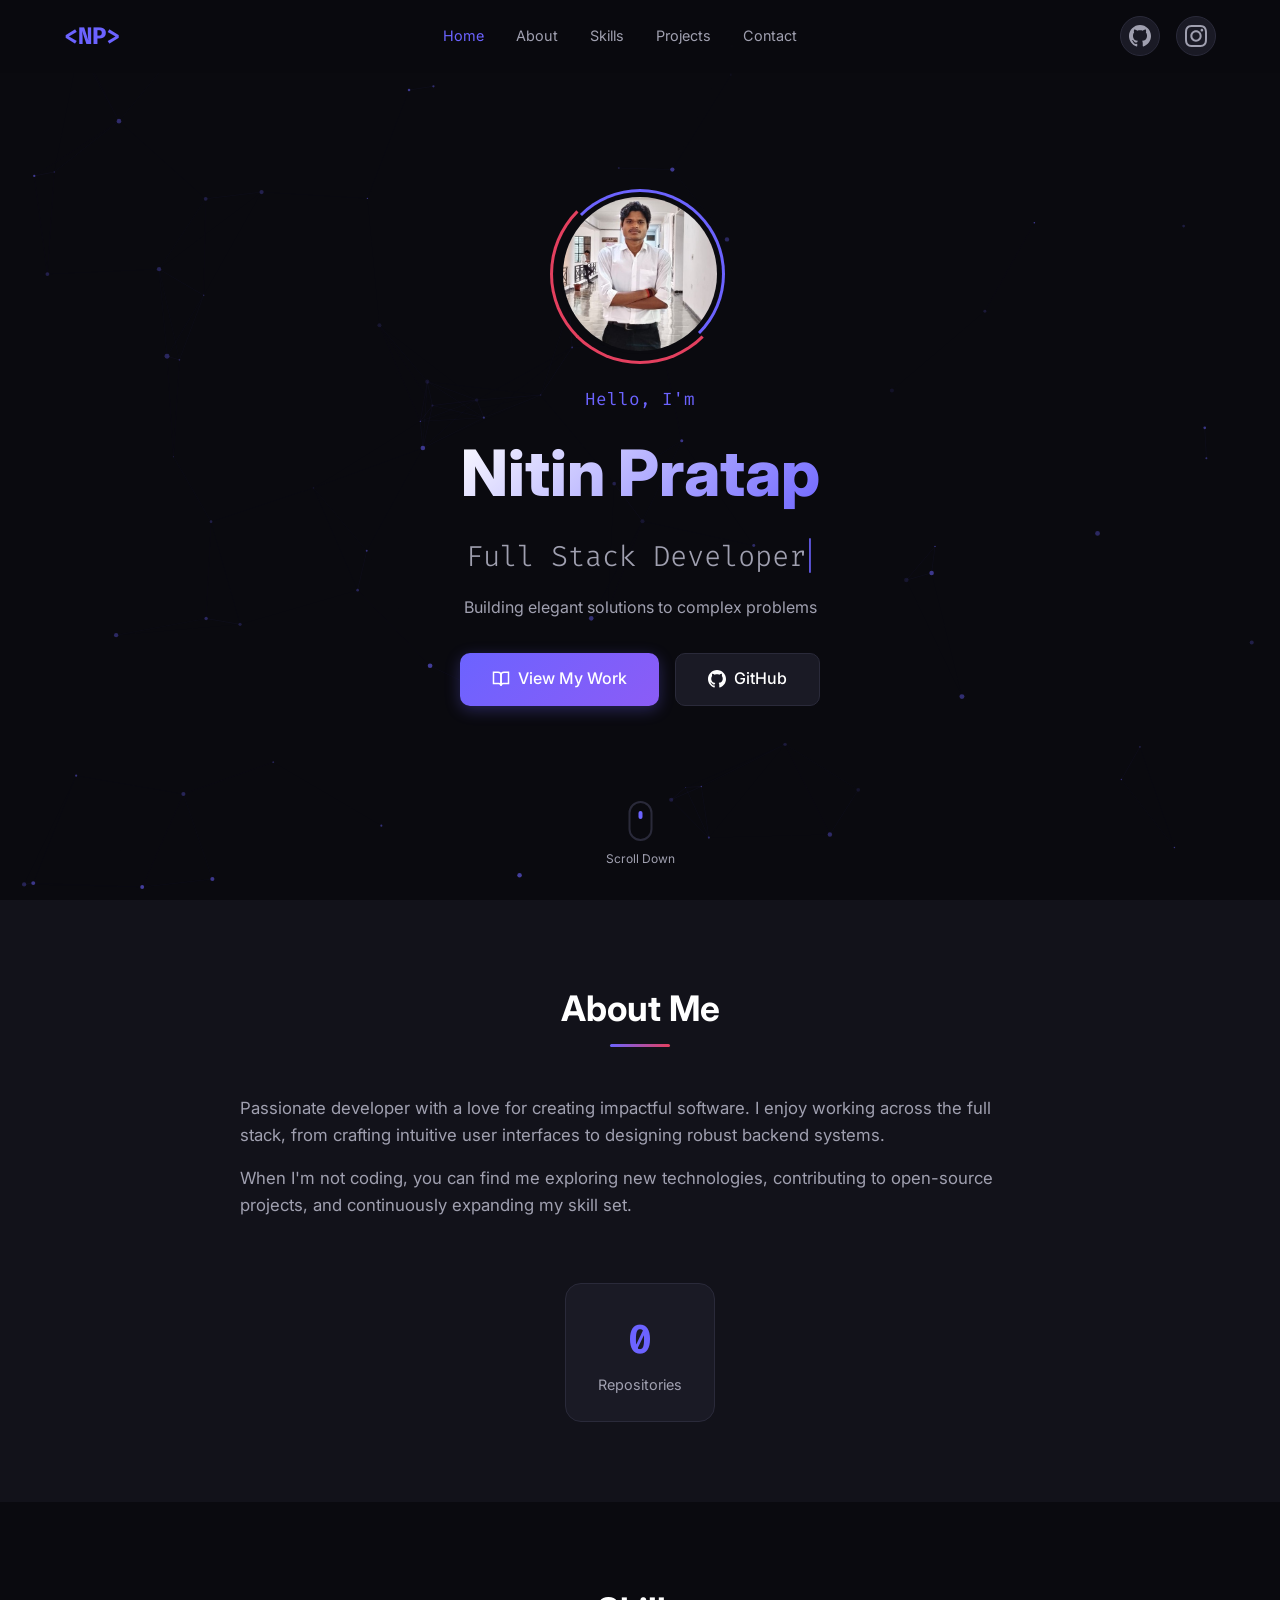
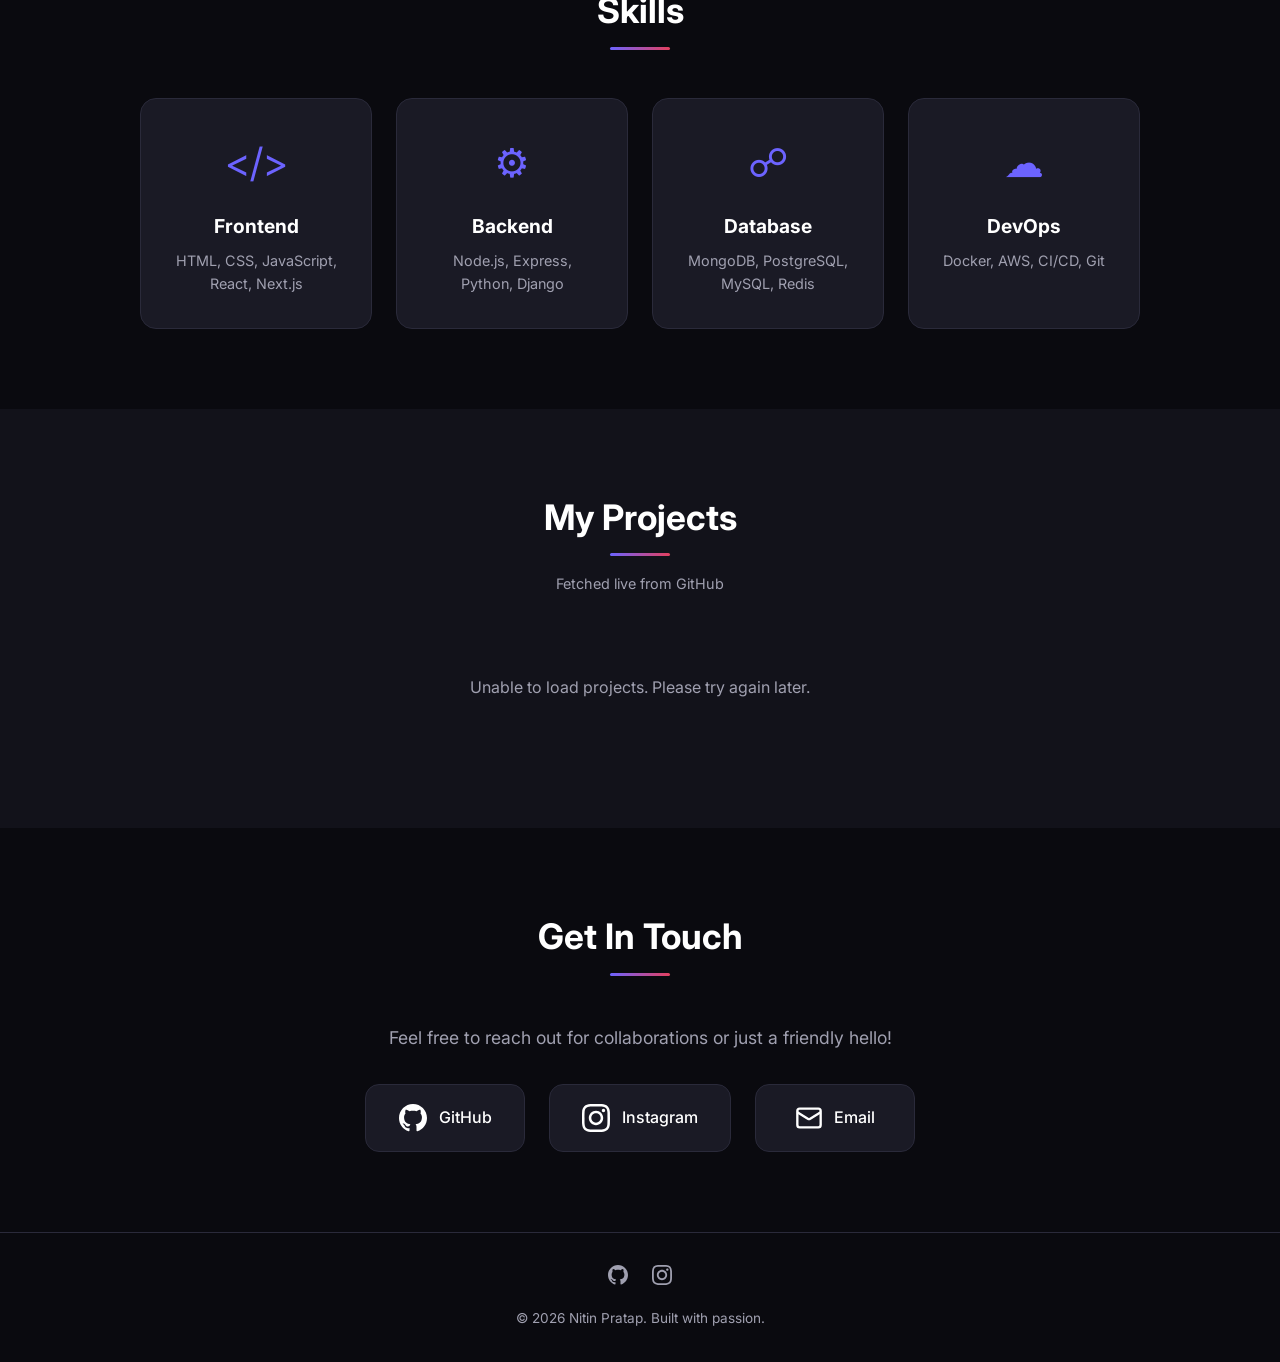
==== commit fe2deb9a: "Update ShieldScan project" ====
--- a/index.html
+++ b/index.html
@@ -75,14 +75,6 @@
                 <div class="stat">
                     <span class="stat-number" id="repo-count">0</span>
                     <span class="stat-label">Repositories</span>
-                </div>
-                <div class="stat">
-                    <span class="stat-number" id="follower-count">0</span>
-                    <span class="stat-label">Followers</span>
-                </div>
-                <div class="stat">
-                    <span class="stat-number" id="star-count">0</span>
-                    <span class="stat-label">Stars</span>
                 </div>
             </div>
         </div>
--- a/style.css
+++ b/style.css
@@ -555,25 +555,43 @@
     gap: 0.3rem;
 }
 
-.project-link {
+.project-buttons {
+    display: flex;
+    gap: 0.75rem;
+    flex-wrap: wrap;
+}
+
+.project-btn {
     display: inline-flex;
     align-items: center;
     gap: 0.5rem;
-    color: var(--accent);
+    color: var(--text-primary);
     text-decoration: none;
-    font-size: 0.9rem;
+    font-size: 0.85rem;
     font-weight: 500;
+    padding: 0.6rem 1.2rem;
+    border-radius: 8px;
     transition: all 0.3s;
-    padding: 0.5rem 1rem;
-    border: 1px solid var(--accent);
-    border-radius: 8px;
-    align-self: flex-start;
-}
-
-.project-link:hover {
-    background: var(--accent);
-    color: white;
-    box-shadow: 0 0 15px var(--accent-glow);
+}
+
+.demo-btn {
+    background: linear-gradient(135deg, var(--accent), #8b5cf6);
+    box-shadow: 0 2px 10px var(--accent-glow);
+}
+
+.demo-btn:hover {
+    box-shadow: 0 4px 20px var(--accent-glow);
+    transform: translateY(-2px);
+}
+
+.code-btn {
+    border: 1px solid var(--border);
+    background: var(--bg-primary);
+}
+
+.code-btn:hover {
+    border-color: var(--text-secondary);
+    transform: translateY(-2px);
 }
 
 .loading {
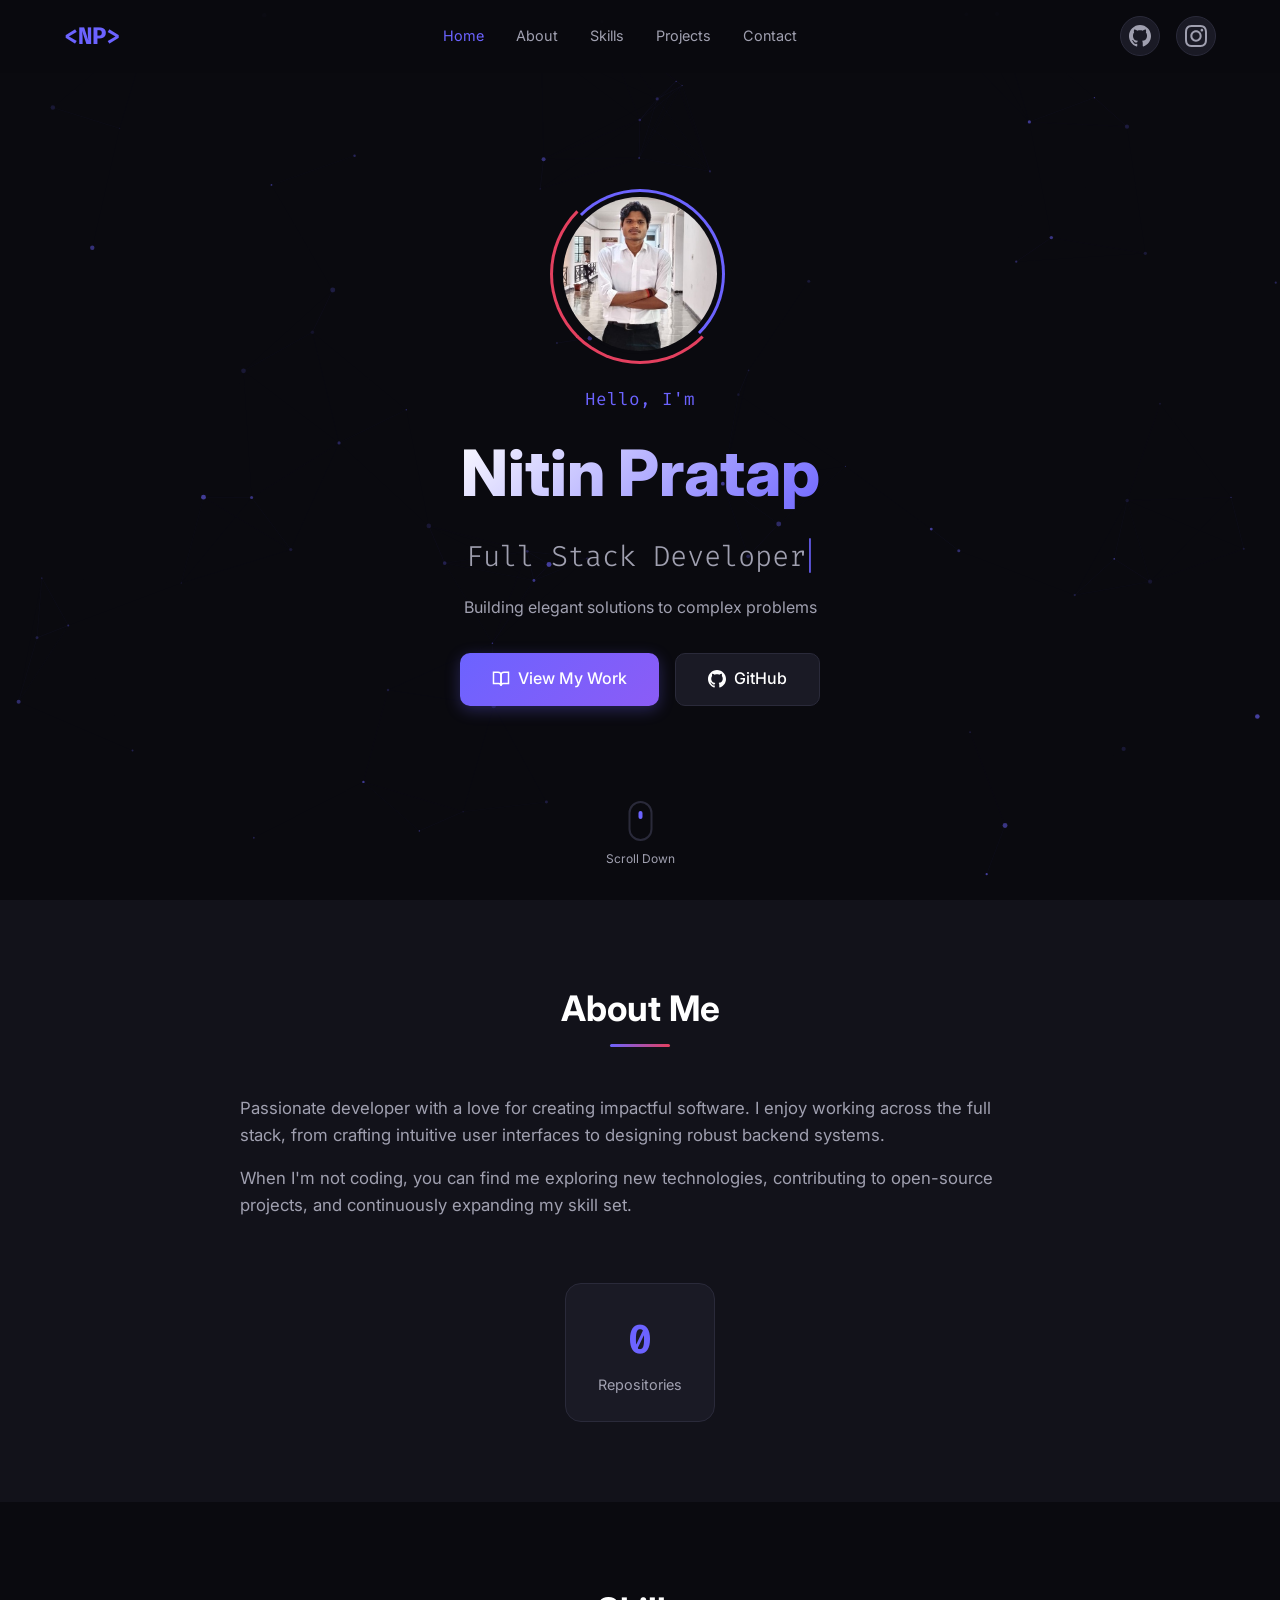
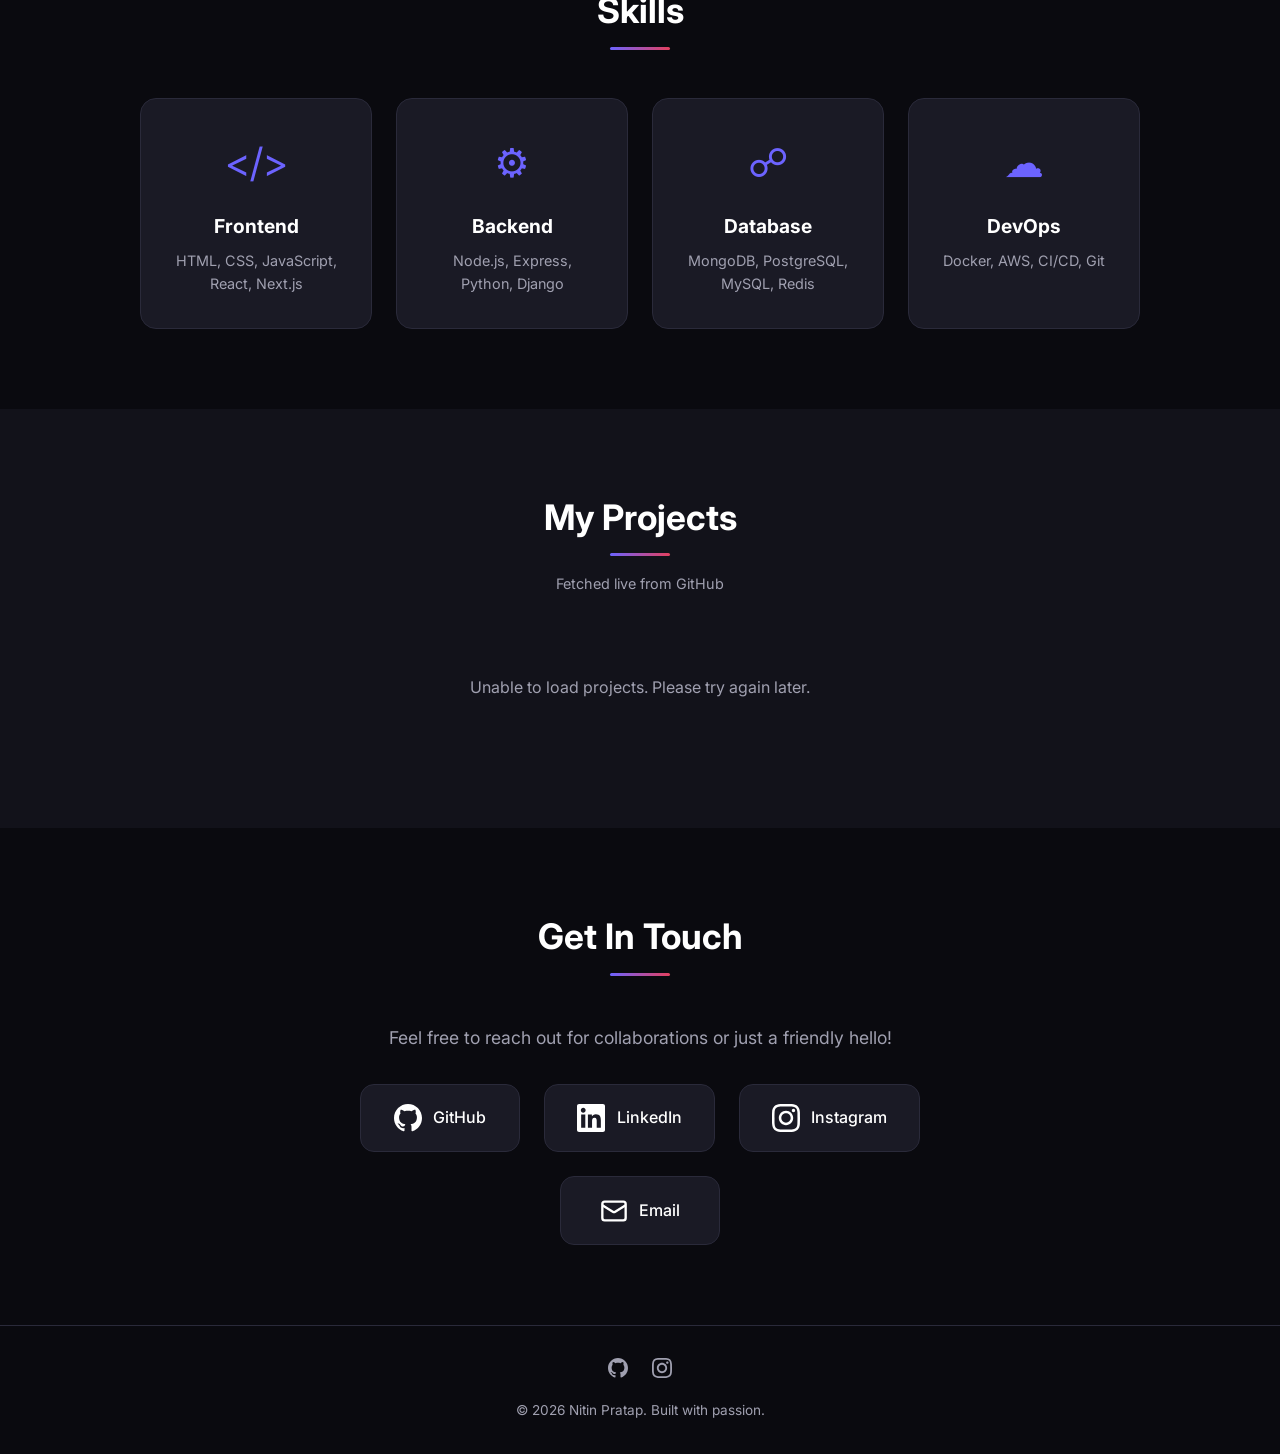
==== commit 4c084b1c: "update my portfolio" ====
--- a/index.html
+++ b/index.html
@@ -118,19 +118,30 @@
         <h2 class="section-title">Get In Touch</h2>
         <div class="contact-content">
             <p>Feel free to reach out for collaborations or just a friendly hello!</p>
+            <!-- contact links -->
             <div class="contact-links">
+                <!-- github -->
                 <a href="https://github.com/nitinpratap007" target="_blank" class="contact-link github-link">
                     <svg width="28" height="28" viewBox="0 0 24 24" fill="currentColor">
-                        <path d="M12 0c-6.626 0-12 5.373-12 12 0 5.302 3.438 9.8 8.207 11.387.599.111.793-.261.793-.577v-2.234c-3.338.726-4.033-1.416-4.033-1.416-.546-1.387-1.333-1.756-1.333-1.756-1.089-.745.083-.729.083-.729 1.205.084 1.839 1.237 1.839 1.237 1.07 1.834 2.807 1.304 3.492.997.107-.775.418-1.305.762-1.604-2.665-.305-5.467-1.334-5.467-5.931 0-1.311.469-2.381 1.236-3.221-.124-.303-.535-1.524.117-3.176 0 0 1.008-.322 3.301 1.23.957-.266 1.983-.399 3.003-.404 1.02.005 2.047.138 3.006.404 2.291-1.552 3.297-1.23 3.297-1.23.653 1.653.242 2.874.118 3.176.77.84 1.235 1.911 1.235 3.221 0 4.609-2.807 5.624-5.479 5.921.43.372.823 1.102.823 2.222v3.293c0 .319.192.694.801.576 4.765-1.589 8.199-6.086 8.199-11.386 0-6.627-5.373-12-12-12z"/>
+                    <path d="M12 0c-6.626 0-12 5.373-12 12 0 5.302 3.438 9.8 8.207 11.387.599.111.793-.261.793-.577v-2.234c-3.338.726-4.033-1.416-4.033-1.416-.546-1.387-1.333-1.756-1.333-1.756-1.089-.745.083-.729.083-.729 1.205.084 1.839 1.237 1.839 1.237 1.07 1.834 2.807 1.304 3.492.997.107-.775.418-1.305.762-1.604-2.665-.305-5.467-1.334-5.467-5.931 0-1.311.469-2.381 1.236-3.221-.124-.303-.535-1.524.117-3.176 0 0 1.008-.322 3.301 1.23.957-.266 1.983-.399 3.003-.404 1.02.005 2.047.138 3.006.404 2.291-1.552 3.297-1.23 3.297-1.23.653 1.653.242 2.874.118 3.176.77.84 1.235 1.911 1.235 3.221 0 4.609-2.807 5.624-5.479 5.921.43.372.823 1.102.823 2.222v3.293c0 .319.192.694.801.576 4.765-1.589 8.199-6.086 8.199-11.386 0-6.627-5.373-12-12-12z"/>
                     </svg>
-                    <span>GitHub</span>
+                    <span>GitHub</span>  
                 </a>
+                <!-- linkedin -->
+                <a href="https://www.linkedin.com/in/nitinpratap007" target="_blank" class="contact-link linkedin-link">
+                    <svg width="28" height="28" viewBox="0 0 24 24" fill="currentColor">
+                        <path d="M20.447 20.452h-3.554v-5.569c0-1.328-.027-3.037-1.852-3.037-1.853 0-2.136 1.445-2.136 2.939v5.667H9.351V9h3.414v1.561h.046c.477-.9 1.637-1.85 3.37-1.85 3.601 0 4.267 2.37 4.267 5.455v6.286zM5.337 7.433c-1.144 0-2.063-.926-2.063-2.065 0-1.138.92-2.063 2.063-2.063 1.14 0 2.064.925 2.064 2.063 0 1.139-.925 2.065-2.064 2.065zm1.782 13.019H3.555V9h3.564v11.452zM22.225 0H1.771C.792 0 0 .774 0 1.729v20.542C0 23.227.792 24 1.771 24h20.451C23.2 24 24 23.227 24 22.271V1.729C24 .774 23.2 0 22.225 0z"/>
+                   </svg>
+                   <span>LinkedIn</span>
+                </a>
+                <!-- instagram -->
                 <a href="https://instagram.com/nitinpratap_007" target="_blank" class="contact-link instagram-link">
                     <svg width="28" height="28" viewBox="0 0 24 24" fill="currentColor">
                         <path d="M12 2.163c3.204 0 3.584.012 4.85.07 3.252.148 4.771 1.691 4.919 4.919.058 1.265.069 1.645.069 4.849 0 3.205-.012 3.584-.069 4.849-.149 3.225-1.664 4.771-4.919 4.919-1.266.058-1.644.07-4.85.07-3.204 0-3.584-.012-4.849-.07-3.26-.149-4.771-1.699-4.919-4.92-.058-1.265-.07-1.644-.07-4.849 0-3.204.013-3.583.07-4.849.149-3.227 1.664-4.771 4.919-4.919 1.266-.057 1.645-.069 4.849-.069zm0-2.163c-3.259 0-3.667.014-4.947.072-4.358.2-6.78 2.618-6.98 6.98-.059 1.281-.073 1.689-.073 4.948 0 3.259.014 3.668.072 4.948.2 4.358 2.618 6.78 6.98 6.98 1.281.058 1.689.072 4.948.072 3.259 0 3.668-.014 4.948-.072 4.354-.2 6.782-2.618 6.979-6.98.059-1.28.073-1.689.073-4.948 0-3.259-.014-3.667-.072-4.947-.196-4.354-2.617-6.78-6.979-6.98-1.281-.059-1.69-.073-4.949-.073zm0 5.838c-3.403 0-6.162 2.759-6.162 6.162s2.759 6.163 6.162 6.163 6.162-2.759 6.162-6.163c0-3.403-2.759-6.162-6.162-6.162zm0 10.162c-2.209 0-4-1.79-4-4 0-2.209 1.791-4 4-4s4 1.791 4 4c0 2.21-1.791 4-4 4zm6.406-11.845c-.796 0-1.441.645-1.441 1.44s.645 1.44 1.441 1.44c.795 0 1.439-.645 1.439-1.44s-.644-1.44-1.439-1.44z"/>
                     </svg>
                     <span>Instagram</span>
                 </a>
+                <!-- mail -->
                 <a href="mailto:nitinpratap007@users.noreply.github.com" class="contact-link email-link">
                     <svg width="28" height="28" viewBox="0 0 24 24" fill="none" stroke="currentColor" stroke-width="2">
                         <rect x="2" y="4" width="20" height="16" rx="2"/>
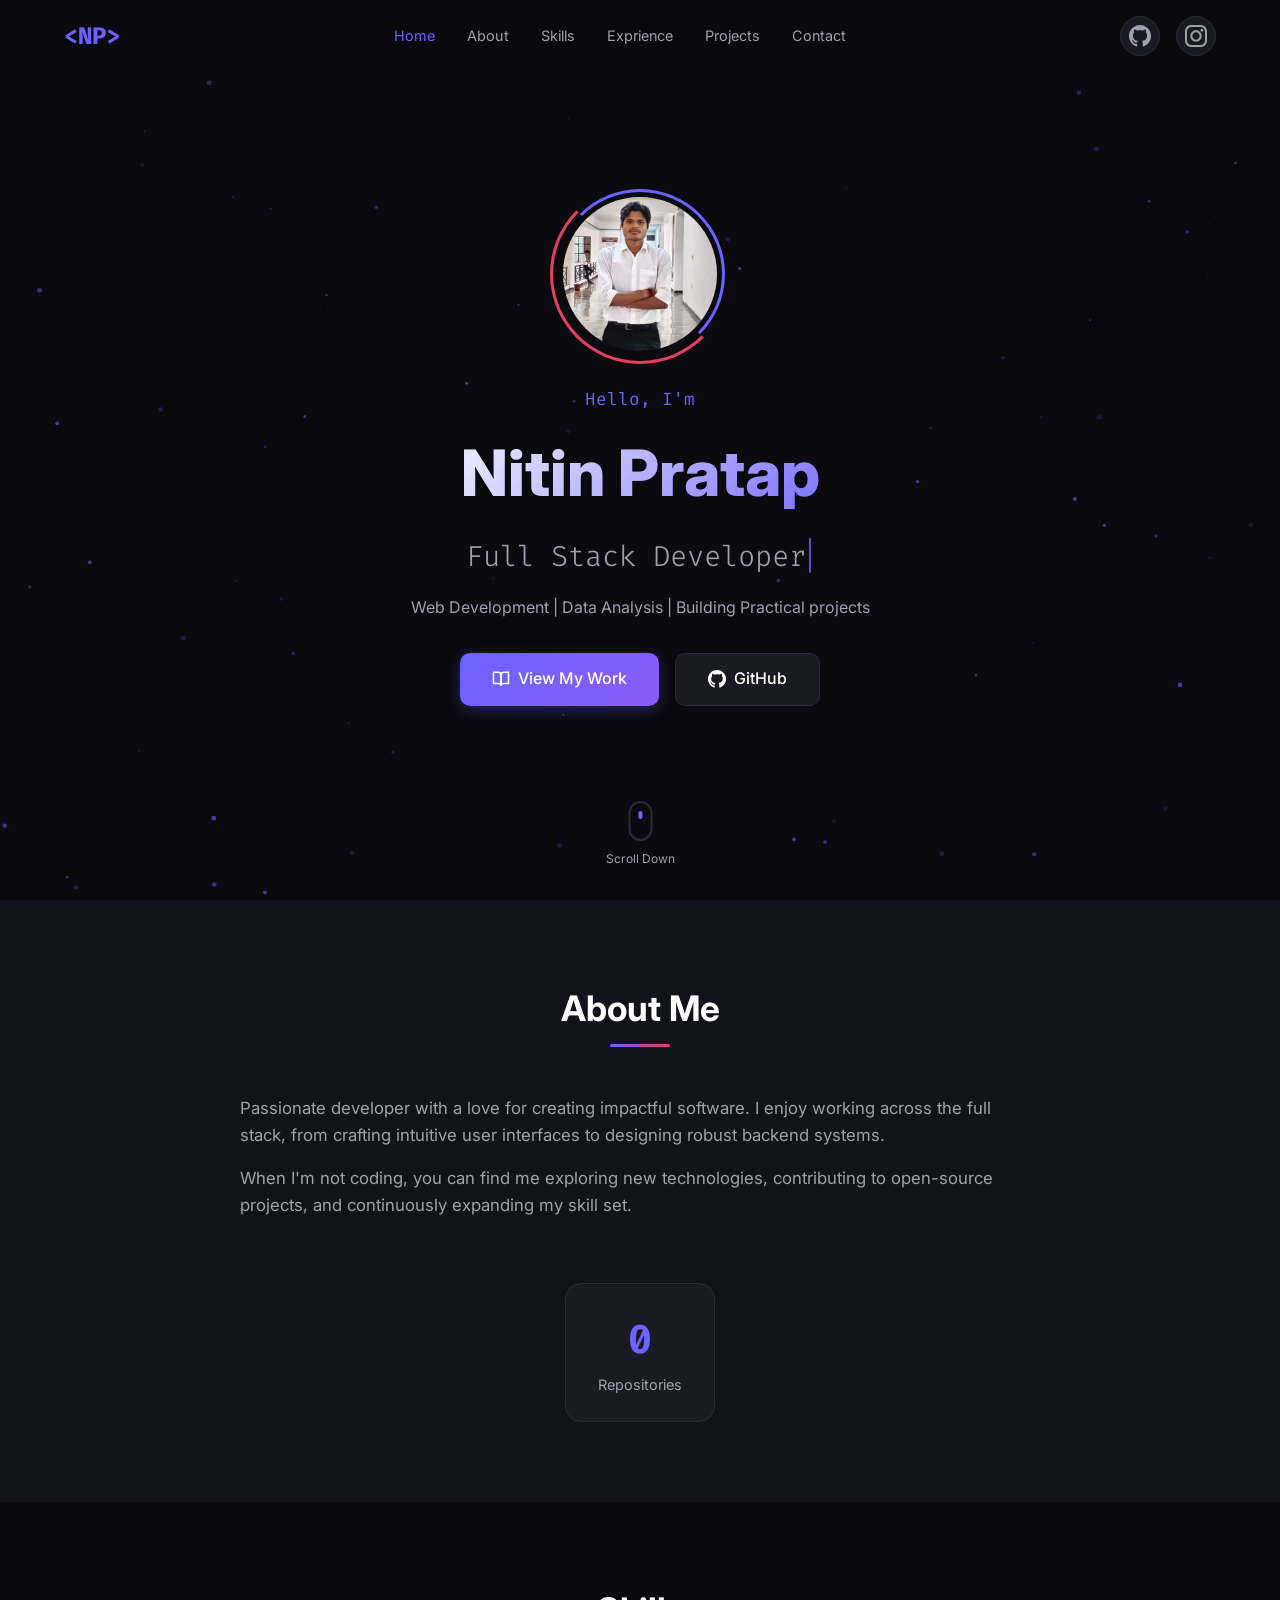
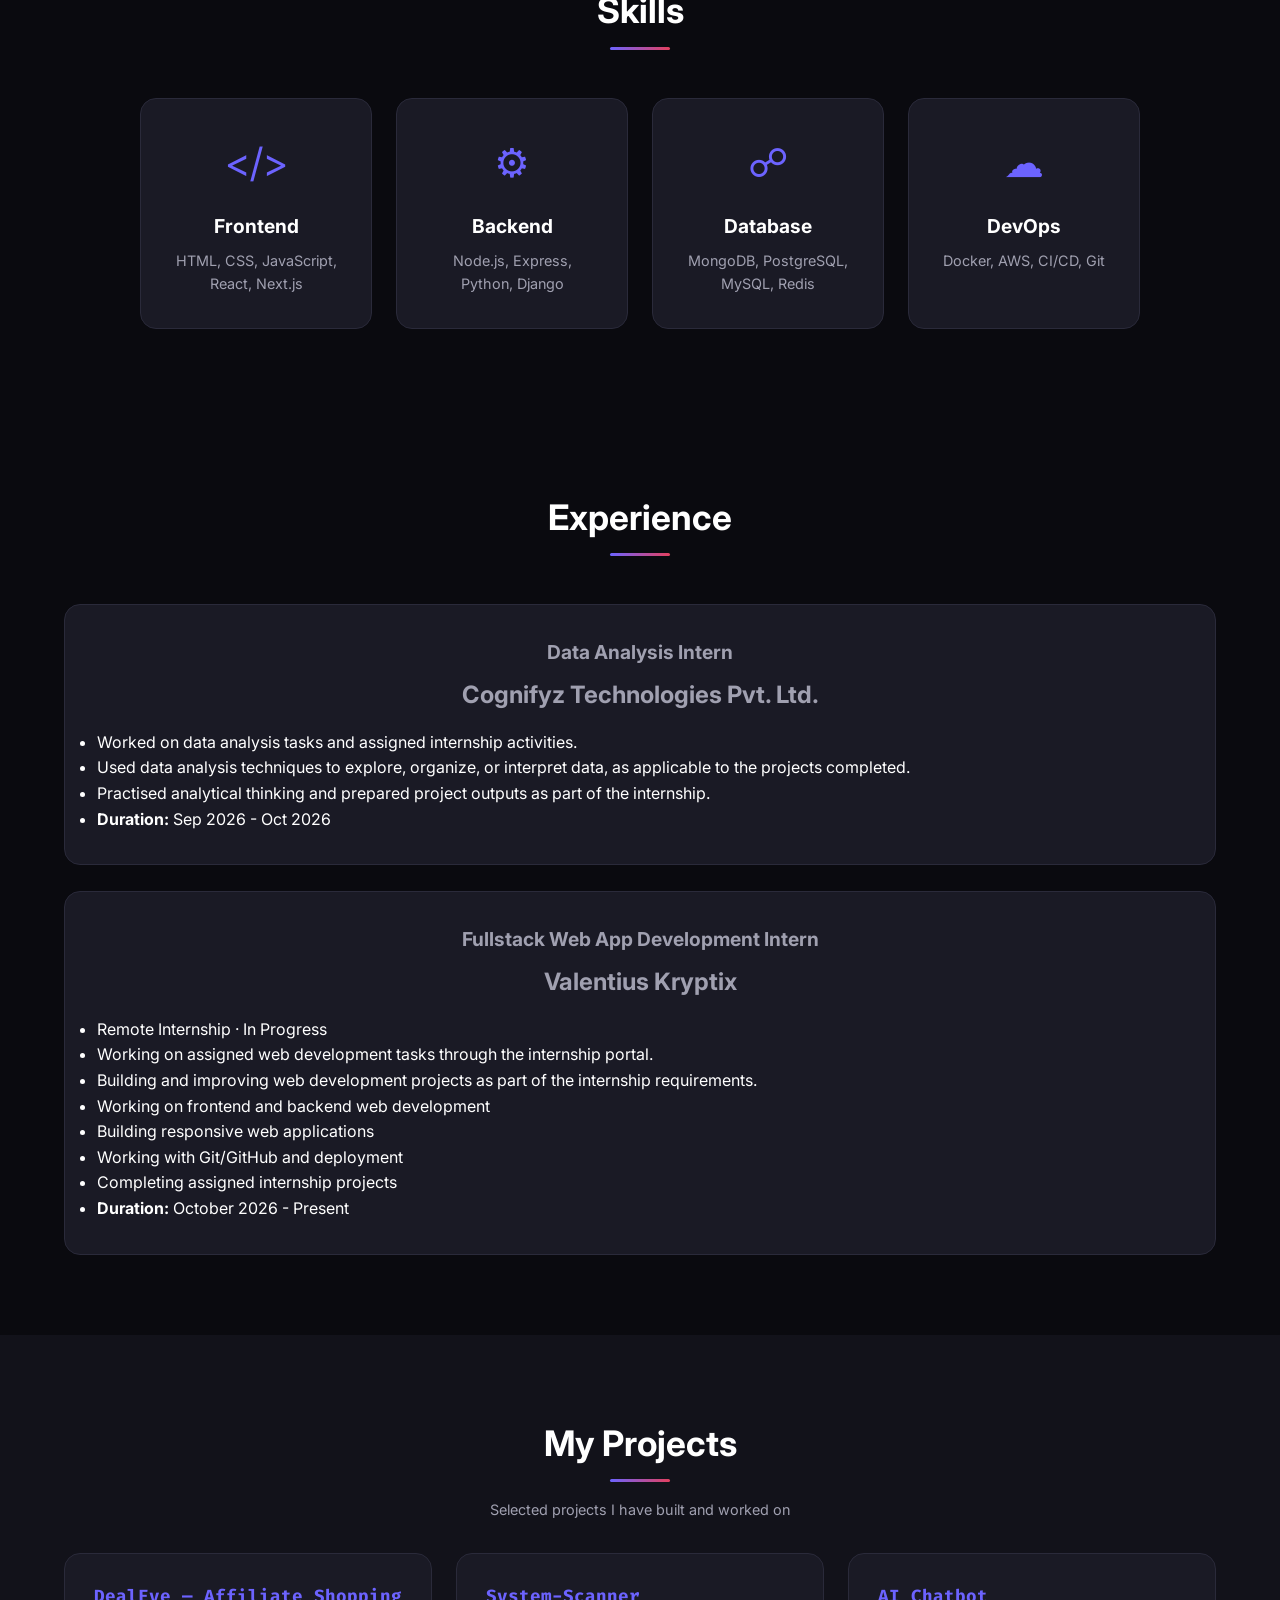
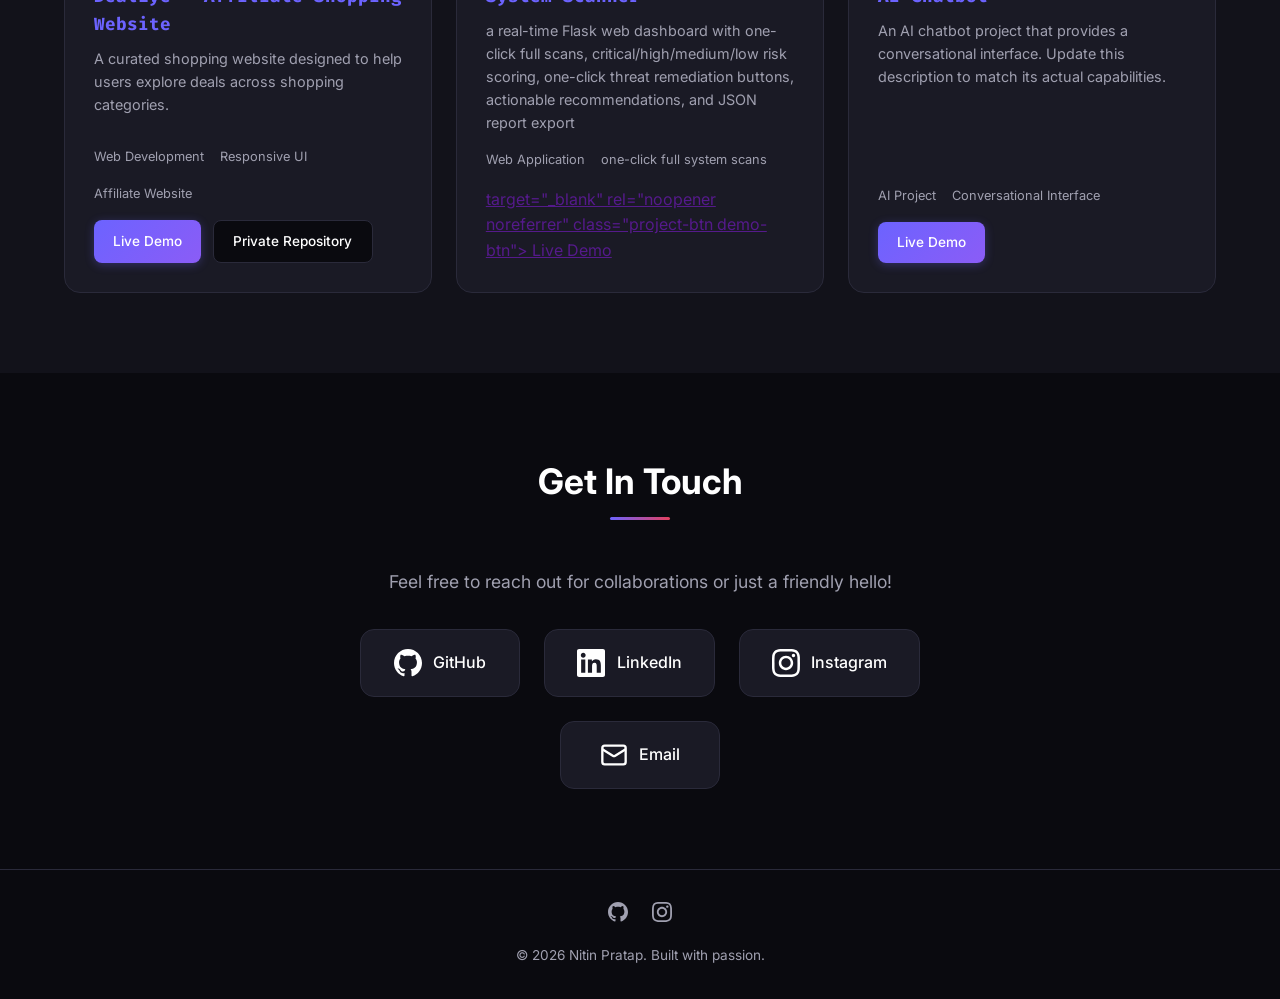
==== commit 274a43cc: "Improve portfolio for WA-1  internship requirements" ====
--- a/index.html
+++ b/index.html
@@ -10,30 +10,32 @@
 </head>
 <body>
     <canvas id="particles"></canvas>
-
-    <nav class="navbar">
-        <div class="nav-brand">&lt;NP&gt;</div>
-        <ul class="nav-links">
+   <header>
+      <nav class="navbar">
+         <div class="nav-brand">&lt;NP&gt;</div>
+         <ul class="nav-links">
             <li><a href="#home">Home</a></li>
             <li><a href="#about">About</a></li>
             <li><a href="#skills">Skills</a></li>
+            <li><a href="#exprience">Exprience</a> </li>
             <li><a href="#projects">Projects</a></li>
             <li><a href="#contact">Contact</a></li>
-        </ul>
-        <div class="nav-socials">
-            <a href="https://github.com/nitinpratap007" target="_blank" class="nav-icon" title="GitHub">
+         </ul>
+         <div class="nav-socials">
+             <a href="https://github.com/nitinpratap007" target="_blank" class="nav-icon" title="GitHub">
                 <svg width="22" height="22" viewBox="0 0 24 24" fill="currentColor">
                     <path d="M12 0c-6.626 0-12 5.373-12 12 0 5.302 3.438 9.8 8.207 11.387.599.111.793-.261.793-.577v-2.234c-3.338.726-4.033-1.416-4.033-1.416-.546-1.387-1.333-1.756-1.333-1.756-1.089-.745.083-.729.083-.729 1.205.084 1.839 1.237 1.839 1.237 1.07 1.834 2.807 1.304 3.492.997.107-.775.418-1.305.762-1.604-2.665-.305-5.467-1.334-5.467-5.931 0-1.311.469-2.381 1.236-3.221-.124-.303-.535-1.524.117-3.176 0 0 1.008-.322 3.301 1.23.957-.266 1.983-.399 3.003-.404 1.02.005 2.047.138 3.006.404 2.291-1.552 3.297-1.23 3.297-1.23.653 1.653.242 2.874.118 3.176.77.84 1.235 1.911 1.235 3.221 0 4.609-2.807 5.624-5.479 5.921.43.372.823 1.102.823 2.222v3.293c0 .319.192.694.801.576 4.765-1.589 8.199-6.086 8.199-11.386 0-6.627-5.373-12-12-12z"/>
                 </svg>
-            </a>
-            <a href="https://instagram.com/nitinpratap_007" target="_blank" class="nav-icon" title="Instagram">
+             </a>
+             <a href="https://instagram.com/nitinpratap_007" target="_blank" class="nav-icon" title="Instagram">
                 <svg width="22" height="22" viewBox="0 0 24 24" fill="currentColor">
                     <path d="M12 2.163c3.204 0 3.584.012 4.85.07 3.252.148 4.771 1.691 4.919 4.919.058 1.265.069 1.645.069 4.849 0 3.205-.012 3.584-.069 4.849-.149 3.225-1.664 4.771-4.919 4.919-1.266.058-1.644.07-4.85.07-3.204 0-3.584-.012-4.849-.07-3.26-.149-4.771-1.699-4.919-4.92-.058-1.265-.07-1.644-.07-4.849 0-3.204.013-3.583.07-4.849.149-3.227 1.664-4.771 4.919-4.919 1.266-.057 1.645-.069 4.849-.069zm0-2.163c-3.259 0-3.667.014-4.947.072-4.358.2-6.78 2.618-6.98 6.98-.059 1.281-.073 1.689-.073 4.948 0 3.259.014 3.668.072 4.948.2 4.358 2.618 6.78 6.98 6.98 1.281.058 1.689.072 4.948.072 3.259 0 3.668-.014 4.948-.072 4.354-.2 6.782-2.618 6.979-6.98.059-1.28.073-1.689.073-4.948 0-3.259-.014-3.667-.072-4.947-.196-4.354-2.617-6.78-6.979-6.98-1.281-.059-1.69-.073-4.949-.073zm0 5.838c-3.403 0-6.162 2.759-6.162 6.162s2.759 6.163 6.162 6.163 6.162-2.759 6.162-6.163c0-3.403-2.759-6.162-6.162-6.162zm0 10.162c-2.209 0-4-1.79-4-4 0-2.209 1.791-4 4-4s4 1.791 4 4c0 2.21-1.791 4-4 4zm6.406-11.845c-.796 0-1.441.645-1.441 1.44s.645 1.44 1.441 1.44c.795 0 1.439-.645 1.439-1.44s-.644-1.44-1.439-1.44z"/>
                 </svg>
-            </a>
-        </div>
-    </nav>
-
+             </a>
+         </div>
+      </nav>
+   </header>
+   <main>
     <section id="home" class="hero">
         <div class="hero-content">
             <div class="profile-pic-wrapper">
@@ -44,7 +46,7 @@
             <p class="greeting">Hello, I'm</p>
             <h1 class="name">Nitin Pratap</h1>
             <h2 class="title"><span class="typing-text"></span><span class="cursor">|</span></h2>
-            <p class="tagline">Building elegant solutions to complex problems</p>
+            <p class="tagline">Web Development | Data Analysis | Building Practical projects </p>
             <div class="hero-buttons">
                 <a href="#projects" class="btn btn-primary">
                     <svg width="18" height="18" viewBox="0 0 24 24" fill="none" stroke="currentColor" stroke-width="2"><path d="M2 3h6a4 4 0 0 1 4 4v14a3 3 0 0 0-3-3H2z"/><path d="M22 3h-6a4 4 0 0 0-4 4v14a3 3 0 0 1 3-3h7z"/></svg>
@@ -106,12 +108,154 @@
         </div>
     </section>
 
+<!-- exprience  -->
+    <section id="exprience" class="experience">
+        <h2 class="section-title">Experience</h2>
+        <div class="experience-grid">
+            <div class="exprience-card">
+                <div id="title" class="title" >
+                <h3>Data Analysis Intern</h3>
+                <h5> Cognifyz Technologies Pvt. Ltd. </h5>
+                </div>
+                <ul>
+                    <li>Worked on data analysis tasks and assigned internship activities.</li>
+                    <li>Used data analysis techniques to explore, organize, or interpret data, as applicable to the projects completed.</li>
+                    <li>Practised analytical thinking and prepared project outputs as part of the internship.</li>
+                    <li><strong>Duration:</strong> Sep 2026 - Oct 2026</li>
+                </ul>
+            </div>
+            <br>
+            <div class="exprience-card">
+                <div  id="title" class="title">
+                      <h3>Fullstack Web App Development Intern</h3>
+                      <h5>Valentius Kryptix</h5>
+                </div>
+              <ul>
+                <li>Remote Internship · In Progress</li>
+                <li> Working on assigned web development tasks through the internship portal.</li>
+                <li> Building and improving web development projects as part of the internship requirements.</li>
+                <li> Working on frontend and backend web development</li>
+                <li> Building responsive web applications</li>
+                <li> Working with Git/GitHub and deployment</li>
+                <li>Completing assigned internship projects</li>
+                <li><strong>Duration:</strong> October 2026 - Present</li>
+              </ul>  
+            </div>
+        </div> 
+    </section>
+
     <section id="projects" class="projects">
-        <h2 class="section-title">My Projects</h2>
-        <p class="section-subtitle">Fetched live from GitHub</p>
-        <div class="projects-grid" id="projects-grid">
-            <div class="loading">Loading projects...</div>
-        </div>
+    <h2 class="section-title">My Projects</h2>
+    <p class="section-subtitle">
+        Selected projects I have built and worked on
+    </p>
+
+    <div class="projects-grid">
+
+        <!-- Project 1: DealEye -->
+        <article class="project-card">
+            <h3>DealEye — Affiliate Shopping Website</h3>
+
+            <p>
+                A curated shopping website designed to help users
+                explore deals across shopping categories.
+            </p>
+
+            <div class="project-meta">
+                <span>Web Development</span>
+                <span>Responsive UI</span>
+                <span>Affiliate Website</span>
+            </div>
+
+            <div class="project-buttons">
+                <a
+                    href="https://dealeye-shop.vercel.app/"
+                    target="_blank"
+                    rel="noopener noreferrer"
+                    class="project-btn demo-btn">
+                    Live Demo
+                </a>
+
+                <a
+                    href="nitinpratap007.github.io" alt="This Repository is Private"
+                    target="_blank"
+                    rel="noopener noreferrer"
+                    class="project-btn code-btn">
+                    Private Repository
+                </a>
+            </div>
+        </article>
+
+        <!-- Project 2: Doctor Appointment System -->
+        <article class="project-card">
+            <h3>System-Scanner</h3>
+
+            <p>
+                a real-time Flask web dashboard with one-click full scans, 
+                critical/high/medium/low risk scoring, one-click threat remediation buttons, 
+                actionable recommendations, and JSON
+                report export
+            </p>
+
+            <div class="project-meta">
+                <span>Web Application</span>
+                <span>one-click full system scans</span>
+            </div>
+
+            <div class="project-buttons">
+                <a
+                    <!-- href="" -->
+                    target="_blank"
+                    rel="noopener noreferrer"
+                    class="project-btn demo-btn">
+                    Live Demo
+                </a>
+
+                <!-- <a
+                    href="[YOUR_system_scaner_PROJECT_GITHUB_URL]"
+                    target="_blank"
+                    rel="noopener noreferrer"
+                    class="project-btn code-btn">
+                    GitHub Code
+                </a> -->
+            </div>
+        </article>
+
+        <!-- Project 3: AI Chatbot -->
+        <article class="project-card">
+            <h3>AI Chatbot</h3>
+
+            <p>
+                An AI chatbot project that provides a conversational
+                interface. Update this description to match its
+                actual capabilities.
+            </p>
+
+            <div class="project-meta">
+                <span>AI Project</span>
+                <span>Conversational Interface</span>
+            </div>
+
+            <div class="project-buttons">
+                <a
+                    href="https://nitinchatbot-apk.netlify.app/"
+                    target="_blank"
+                    rel="noopener noreferrer"
+                    class="project-btn demo-btn">
+                    Live Demo
+                </a>
+
+                <!-- <a
+                    href="[YOUR_CHATBOT_GITHUB_URL]"
+                    target="_blank"
+                    rel="noopener noreferrer"
+                    class="project-btn code-btn">
+                    GitHub Code
+                </a> -->
+            </div>
+        </article>
+
+    </div>
     </section>
 
     <section id="contact" class="contact">
@@ -142,7 +286,7 @@
                     <span>Instagram</span>
                 </a>
                 <!-- mail -->
-                <a href="mailto:nitinpratap007@users.noreply.github.com" class="contact-link email-link">
+                <a href="mailto:pratapnitin242@gmail.com" class="contact-link email-link">
                     <svg width="28" height="28" viewBox="0 0 24 24" fill="none" stroke="currentColor" stroke-width="2">
                         <rect x="2" y="4" width="20" height="16" rx="2"/>
                         <path d="m22 7-8.97 5.7a1.94 1.94 0 0 1-2.06 0L2 7"/>
@@ -152,6 +296,7 @@
             </div>
         </div>
     </section>
+   </main>
 
     <footer class="footer">
         <div class="footer-socials">
--- a/style.css
+++ b/style.css
@@ -479,6 +479,65 @@
     font-size: 0.9rem;
 }
 
+
+/* exprience */
+.exprience-grid {
+    display: grid;
+    grid-template-columns: repeat(auto-fit, minmax(220px, 1fr));
+    gap:1.5rem;
+    max-width: 1000px;
+    margin: 0 auto;
+}    
+
+.exprience-card {
+    background: var(--bg-card);
+    padding: 2rem;
+    border-radius: 16px;
+    border: 1px solid var(--border);
+    text-align: left;
+    transition: all 0.3s;
+    position: relative;
+    overflow: hidden;
+}
+
+.exprience-card div{
+    text-align:center;
+}
+
+
+.exprience-card::before {
+    content: '';
+    position: absolute;
+    top: 0;
+    left: 0;
+    right: 0;
+    height: 3px;
+    background: linear-gradient(90deg, var(--accent), var(--instagram));
+    transform: scaleX(0);
+    transition: transform 0.3s;
+}
+
+.exprience-card:hover::before {
+    transform: scaleX(1);
+}
+
+.exprience-card:hover {
+    border-color: var(--accent);
+    box-shadow: 0 0 25px var(--accent-glow);
+    transform: translateY(-5px);
+}
+
+.exprience-card h3 {
+    margin-bottom:0.5rem;
+    font-size: 1.2rem;
+}
+
+.exprience-card p {
+    color: var(--text-secondary);
+    font-size: 0.9rem;
+    padding-left: 1.25rem;
+} 
+
 /* Projects */
 .projects {
     background: var(--bg-secondary);
@@ -486,7 +545,7 @@
 
 .projects-grid {
     display: grid;
-    grid-template-columns: repeat(auto-fit, minmax(340px, 1fr));
+    grid-template-columns: repeat(auto-fit, minmax(min(100%, 280px), 1fr));
     gap: 1.5rem;
     max-width: 1200px;
     margin: 0 auto;
@@ -646,6 +705,12 @@
     transform: translateY(-5px);
 }
 
+.linkedin-link:hover {
+    border-color: var(--linkedin);
+    box-shadow: 0 0 25px rgba(197, 196, 202, 0.3);
+    transform: translateY(-5px);
+}
+
 .instagram-link:hover {
     border-color: var(--instagram);
     box-shadow: 0 0 25px rgba(228, 64, 95, 0.3);
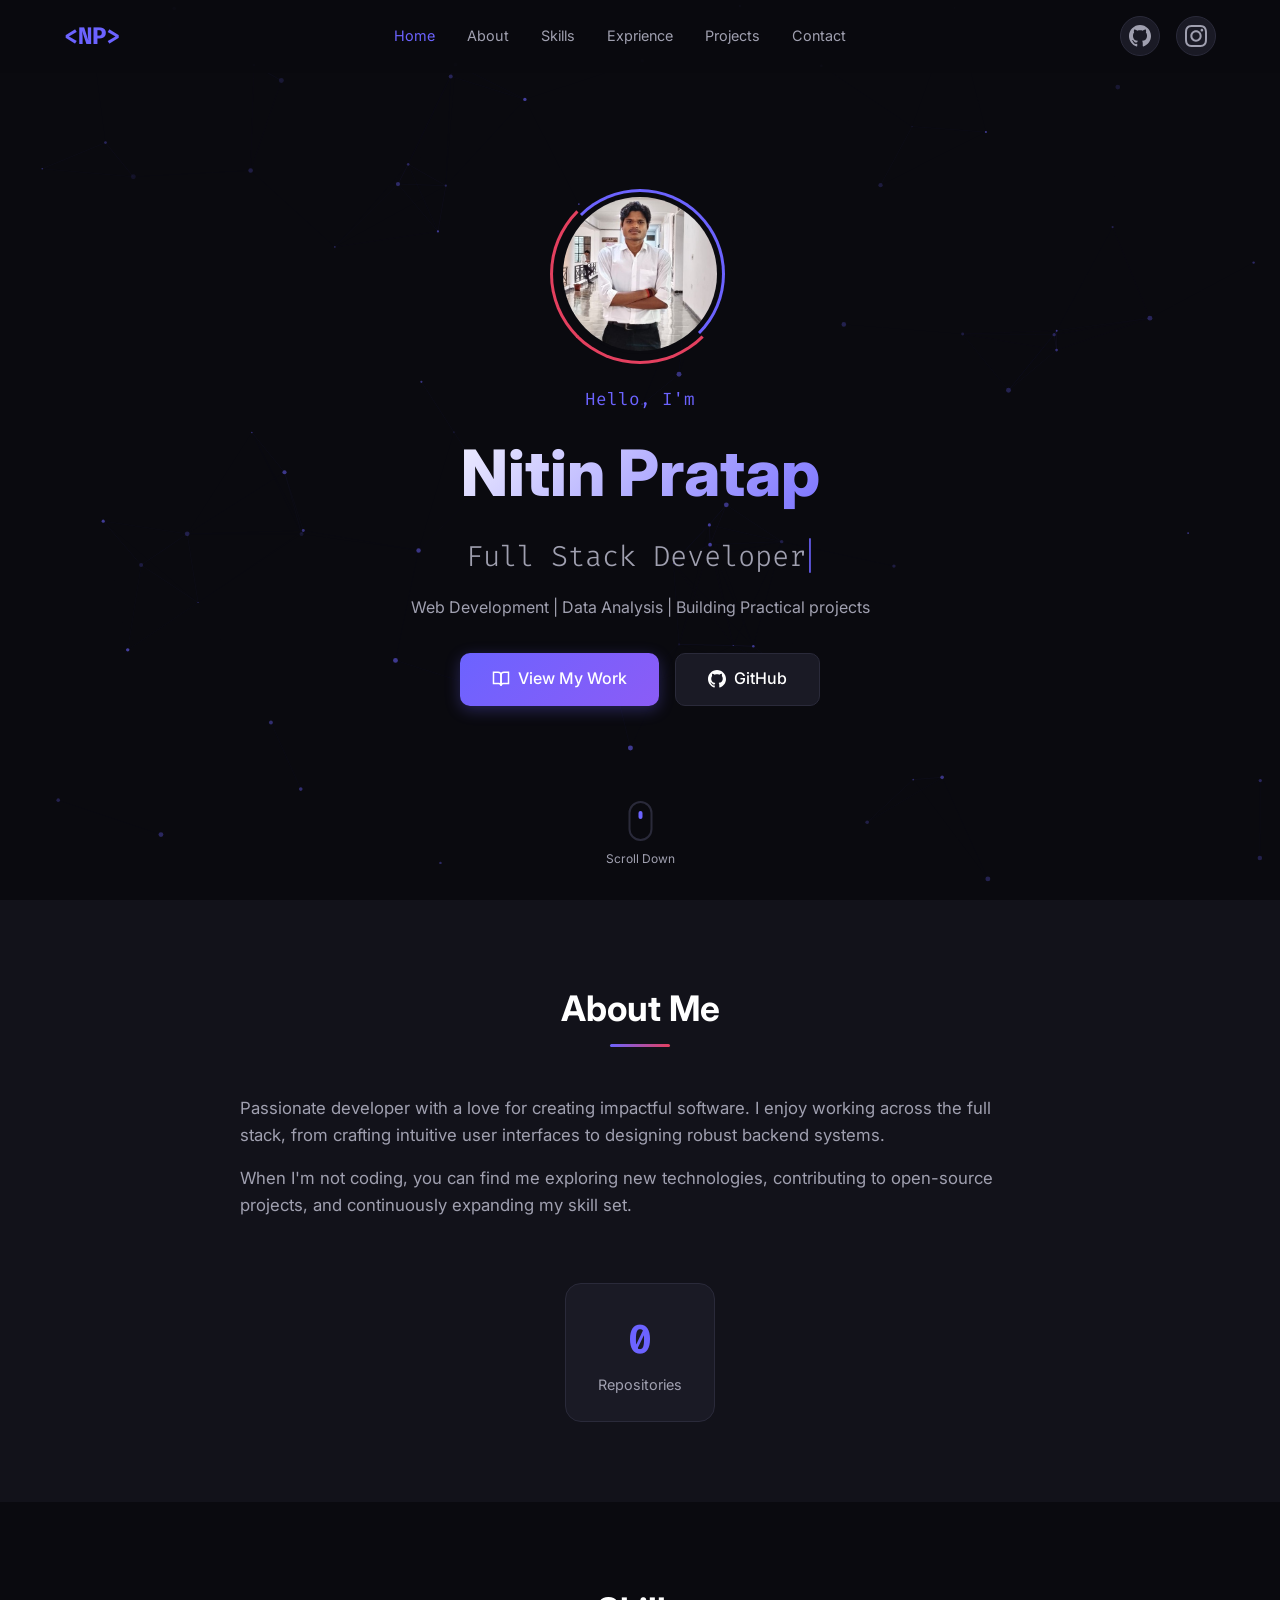
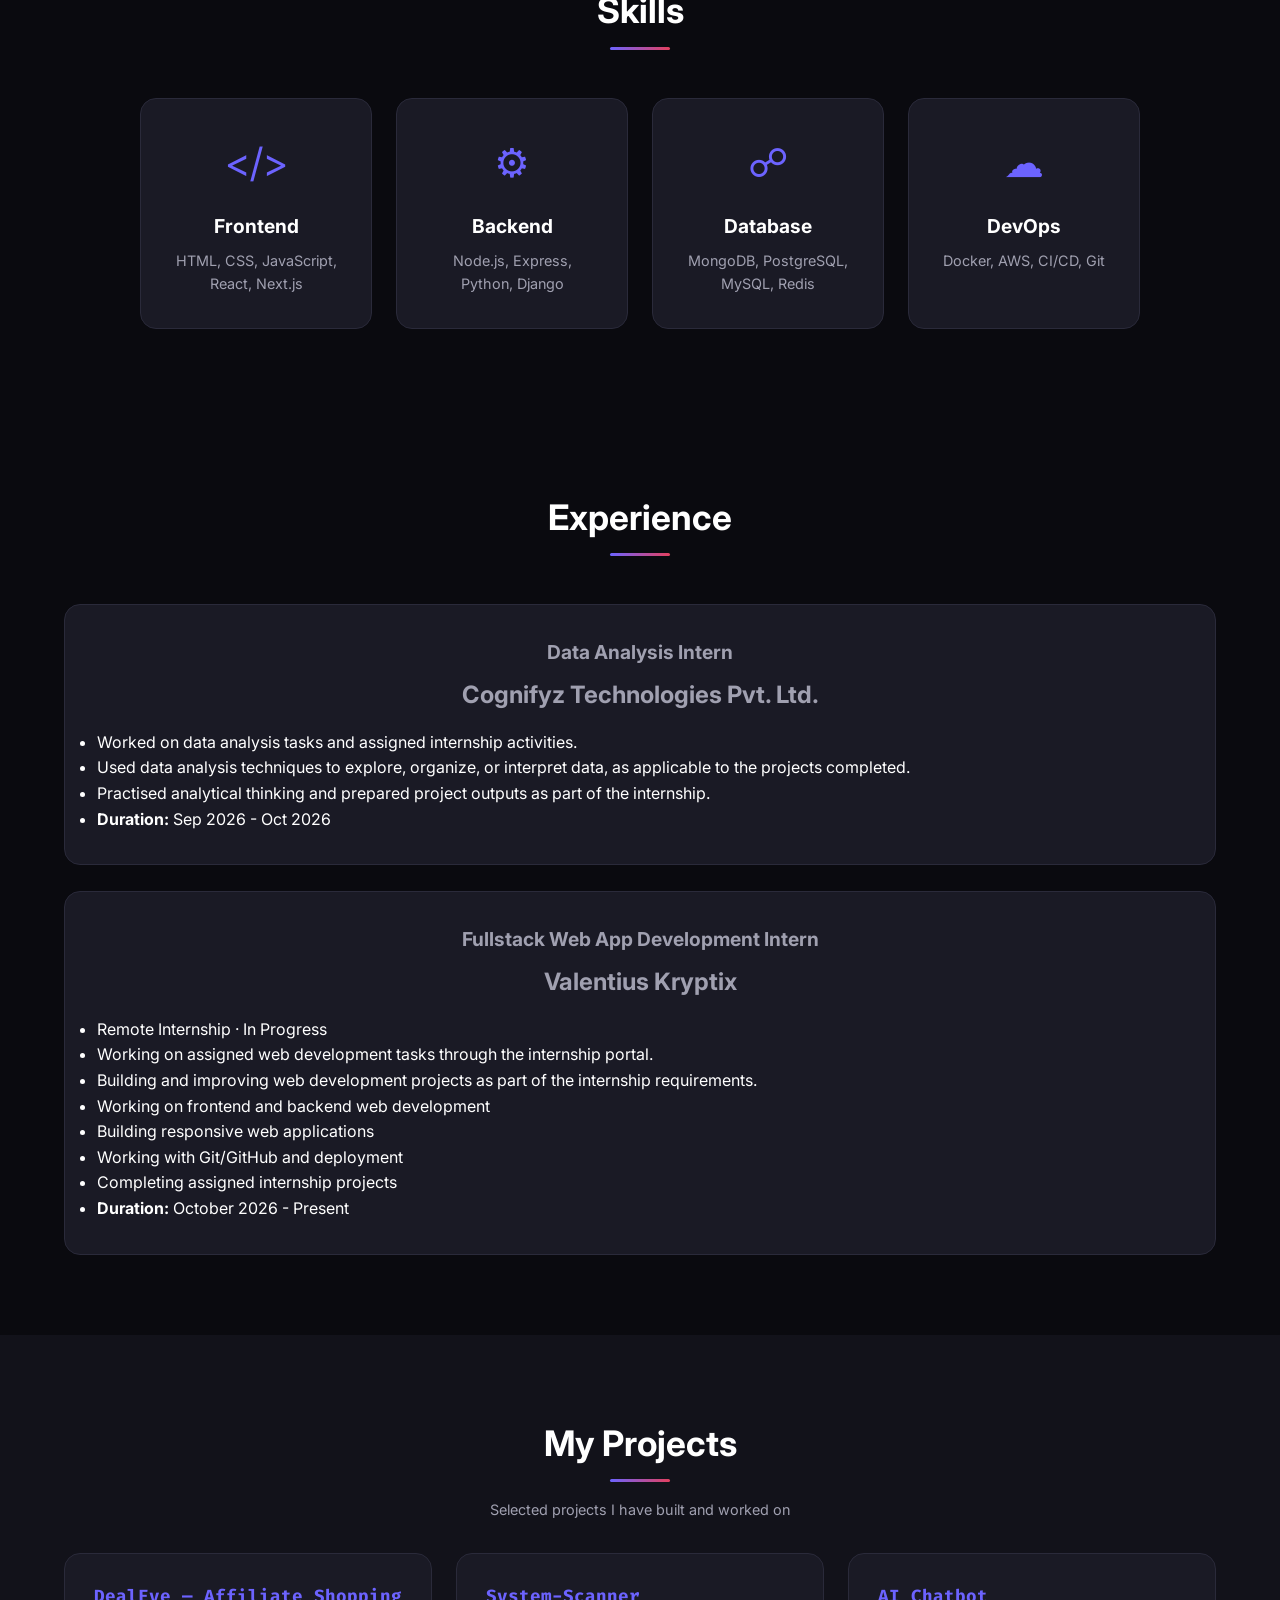
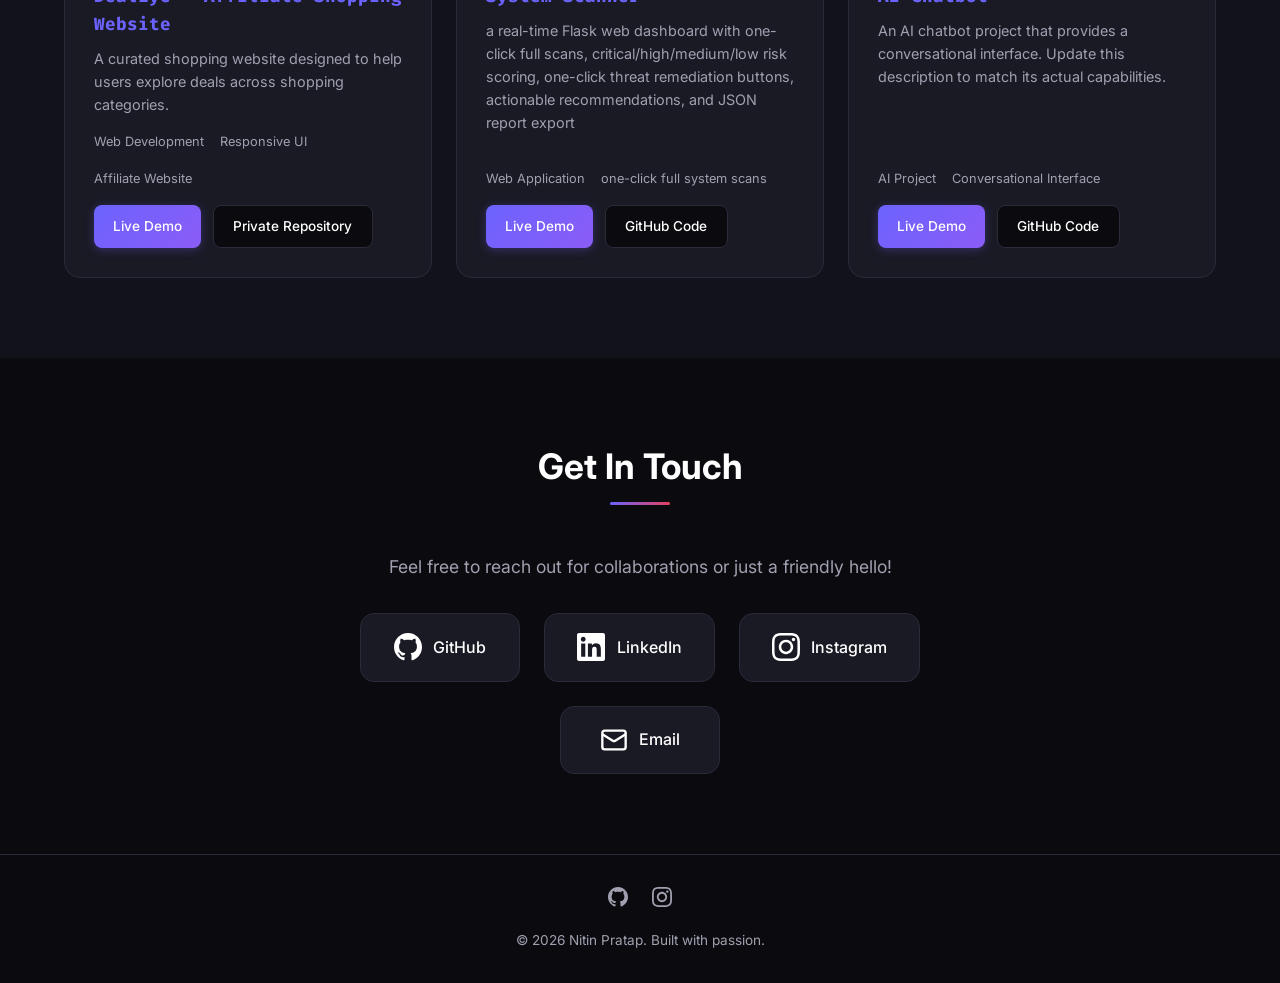
==== commit aea8bb57: "Improve portfolio for WA-1  internship requirements" ====
--- a/index.html
+++ b/index.html
@@ -186,7 +186,7 @@
             </div>
         </article>
 
-        <!-- Project 2: Doctor Appointment System -->
+        <!-- Project 2: System Scaner  -->
         <article class="project-card">
             <h3>System-Scanner</h3>
 
@@ -204,20 +204,20 @@
 
             <div class="project-buttons">
                 <a
-                    <!-- href="" -->
+                    href="https://nitinpratap007.github.io/system-scanner-/"
                     target="_blank"
                     rel="noopener noreferrer"
                     class="project-btn demo-btn">
                     Live Demo
                 </a>
 
-                <!-- <a
-                    href="[YOUR_system_scaner_PROJECT_GITHUB_URL]"
+                <a
+                    href="https://github.com/nitinpratap007/system-scanner-"
                     target="_blank"
                     rel="noopener noreferrer"
                     class="project-btn code-btn">
                     GitHub Code
-                </a> -->
+                </a>
             </div>
         </article>
 
@@ -245,13 +245,13 @@
                     Live Demo
                 </a>
 
-                <!-- <a
-                    href="[YOUR_CHATBOT_GITHUB_URL]"
+                <a
+                    href="https://github.com/nitinpratap007/NitinChatBot"
                     target="_blank"
                     rel="noopener noreferrer"
                     class="project-btn code-btn">
                     GitHub Code
-                </a> -->
+                </a>
             </div>
         </article>
 
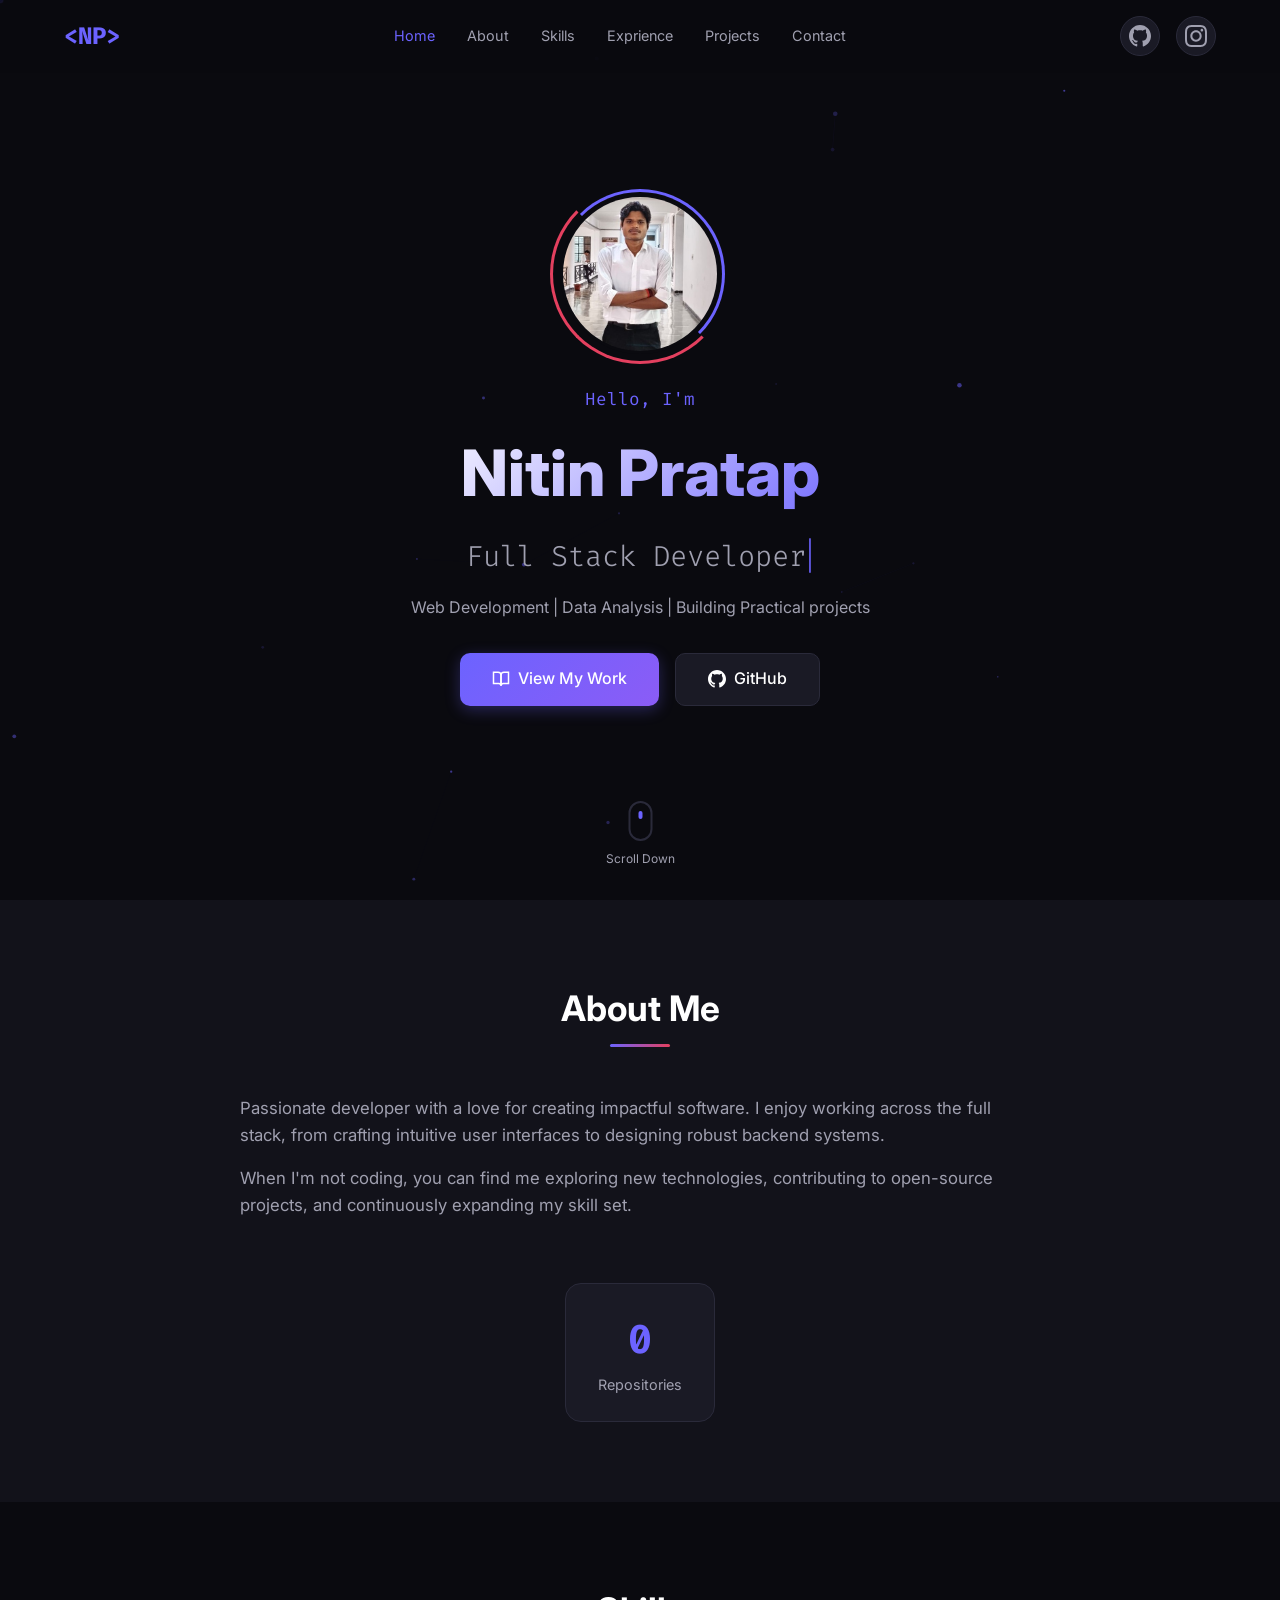
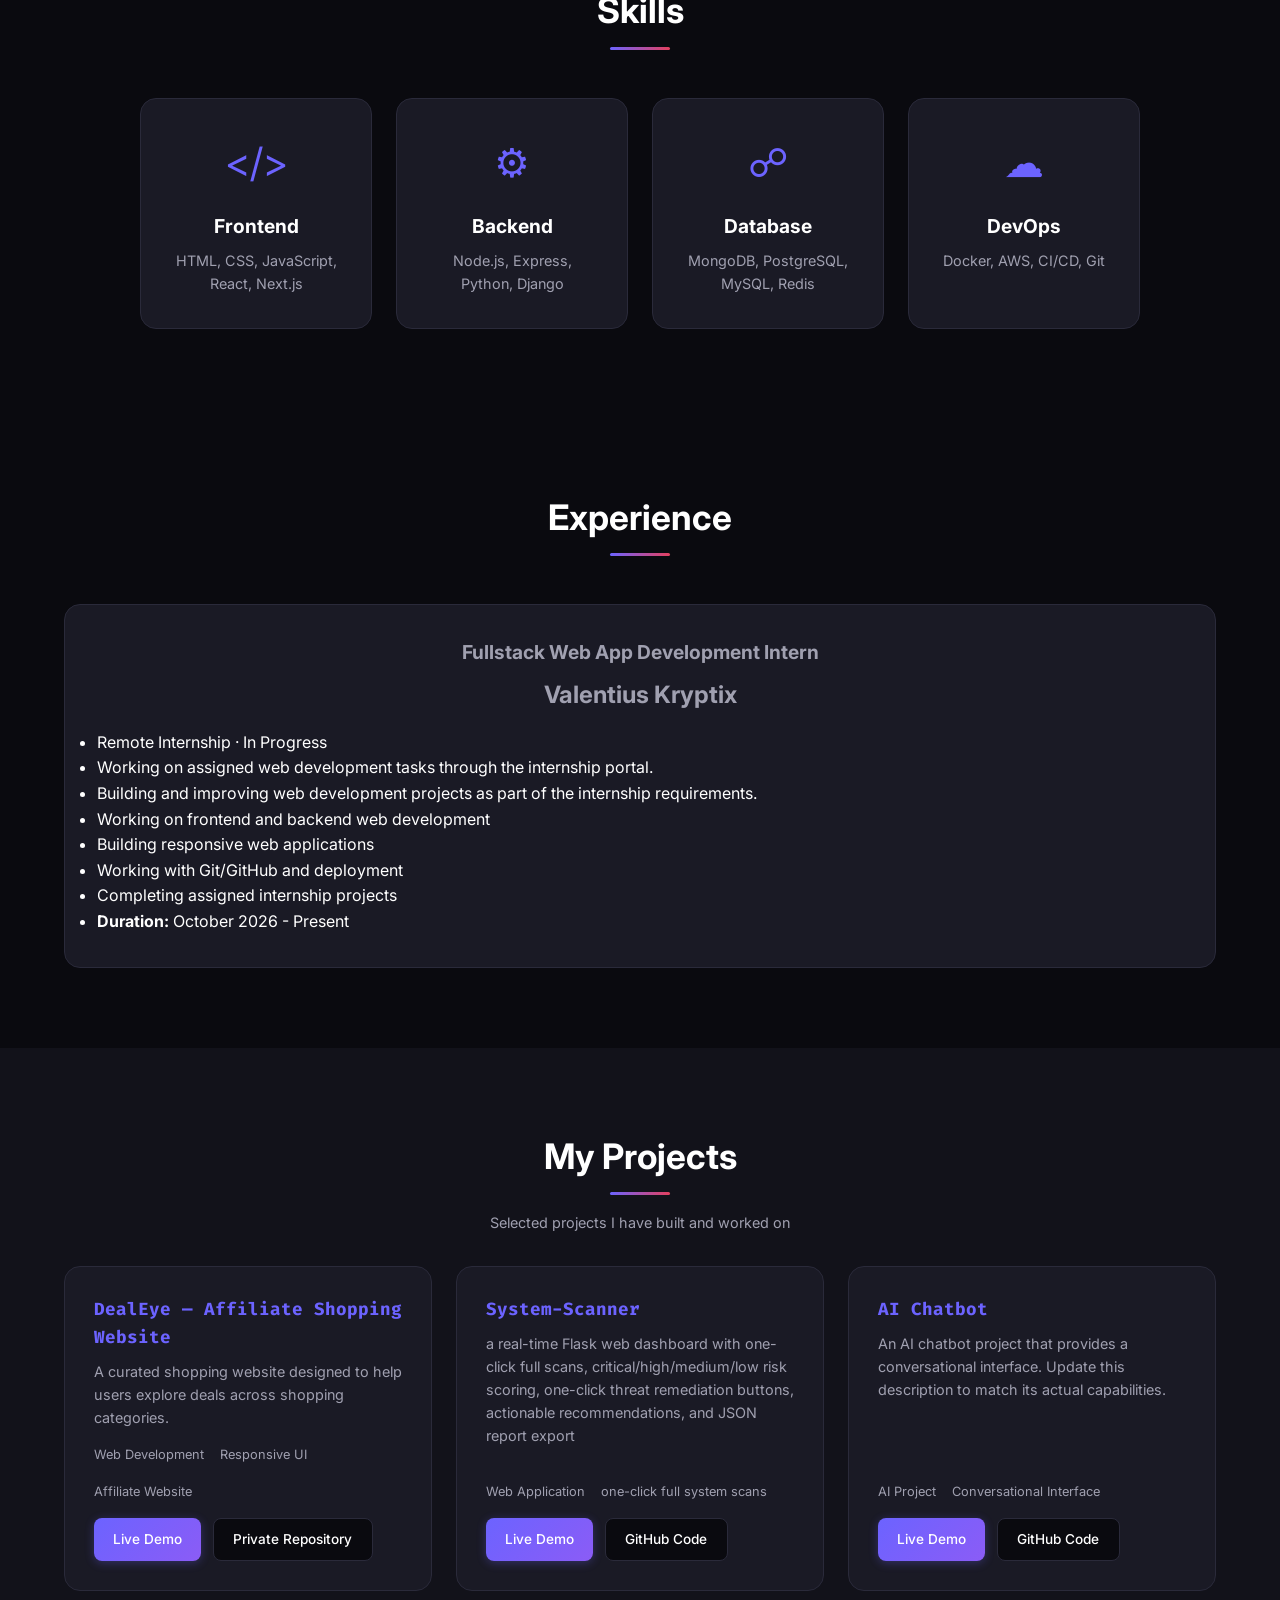
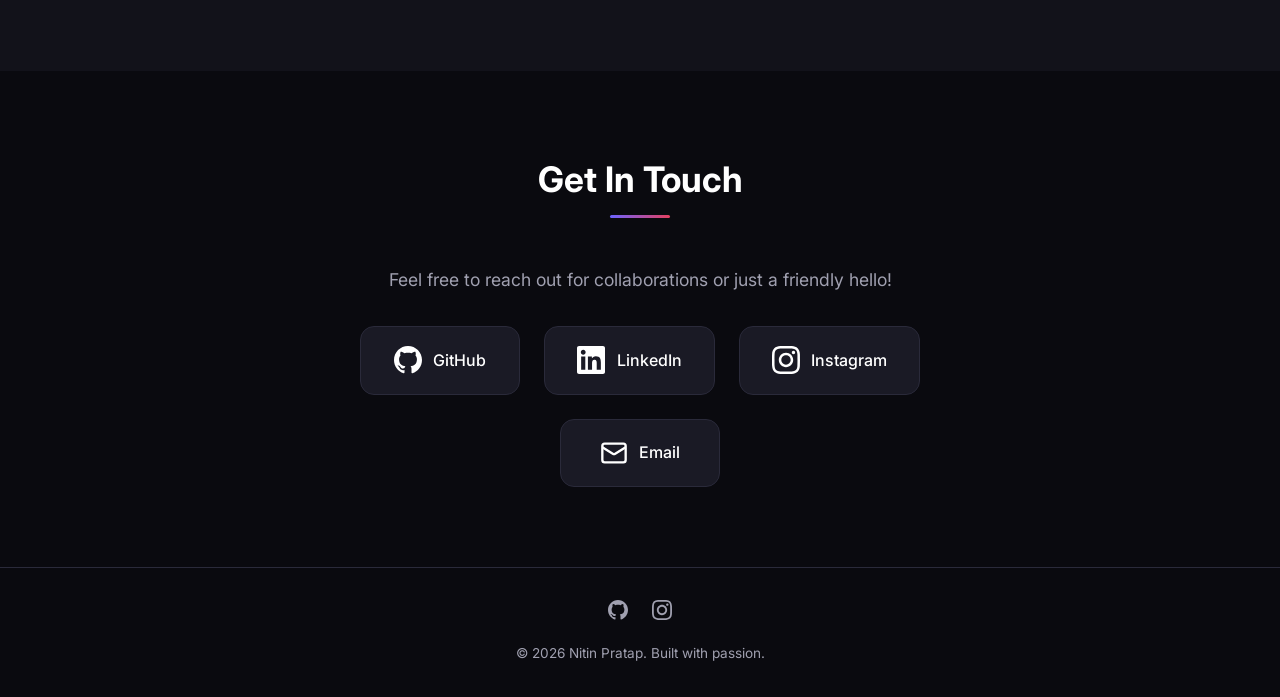
==== commit 6fdc43be: "improve portfolio" ====
--- a/index.html
+++ b/index.html
@@ -113,19 +113,6 @@
         <h2 class="section-title">Experience</h2>
         <div class="experience-grid">
             <div class="exprience-card">
-                <div id="title" class="title" >
-                <h3>Data Analysis Intern</h3>
-                <h5> Cognifyz Technologies Pvt. Ltd. </h5>
-                </div>
-                <ul>
-                    <li>Worked on data analysis tasks and assigned internship activities.</li>
-                    <li>Used data analysis techniques to explore, organize, or interpret data, as applicable to the projects completed.</li>
-                    <li>Practised analytical thinking and prepared project outputs as part of the internship.</li>
-                    <li><strong>Duration:</strong> Sep 2026 - Oct 2026</li>
-                </ul>
-            </div>
-            <br>
-            <div class="exprience-card">
                 <div  id="title" class="title">
                       <h3>Fullstack Web App Development Intern</h3>
                       <h5>Valentius Kryptix</h5>
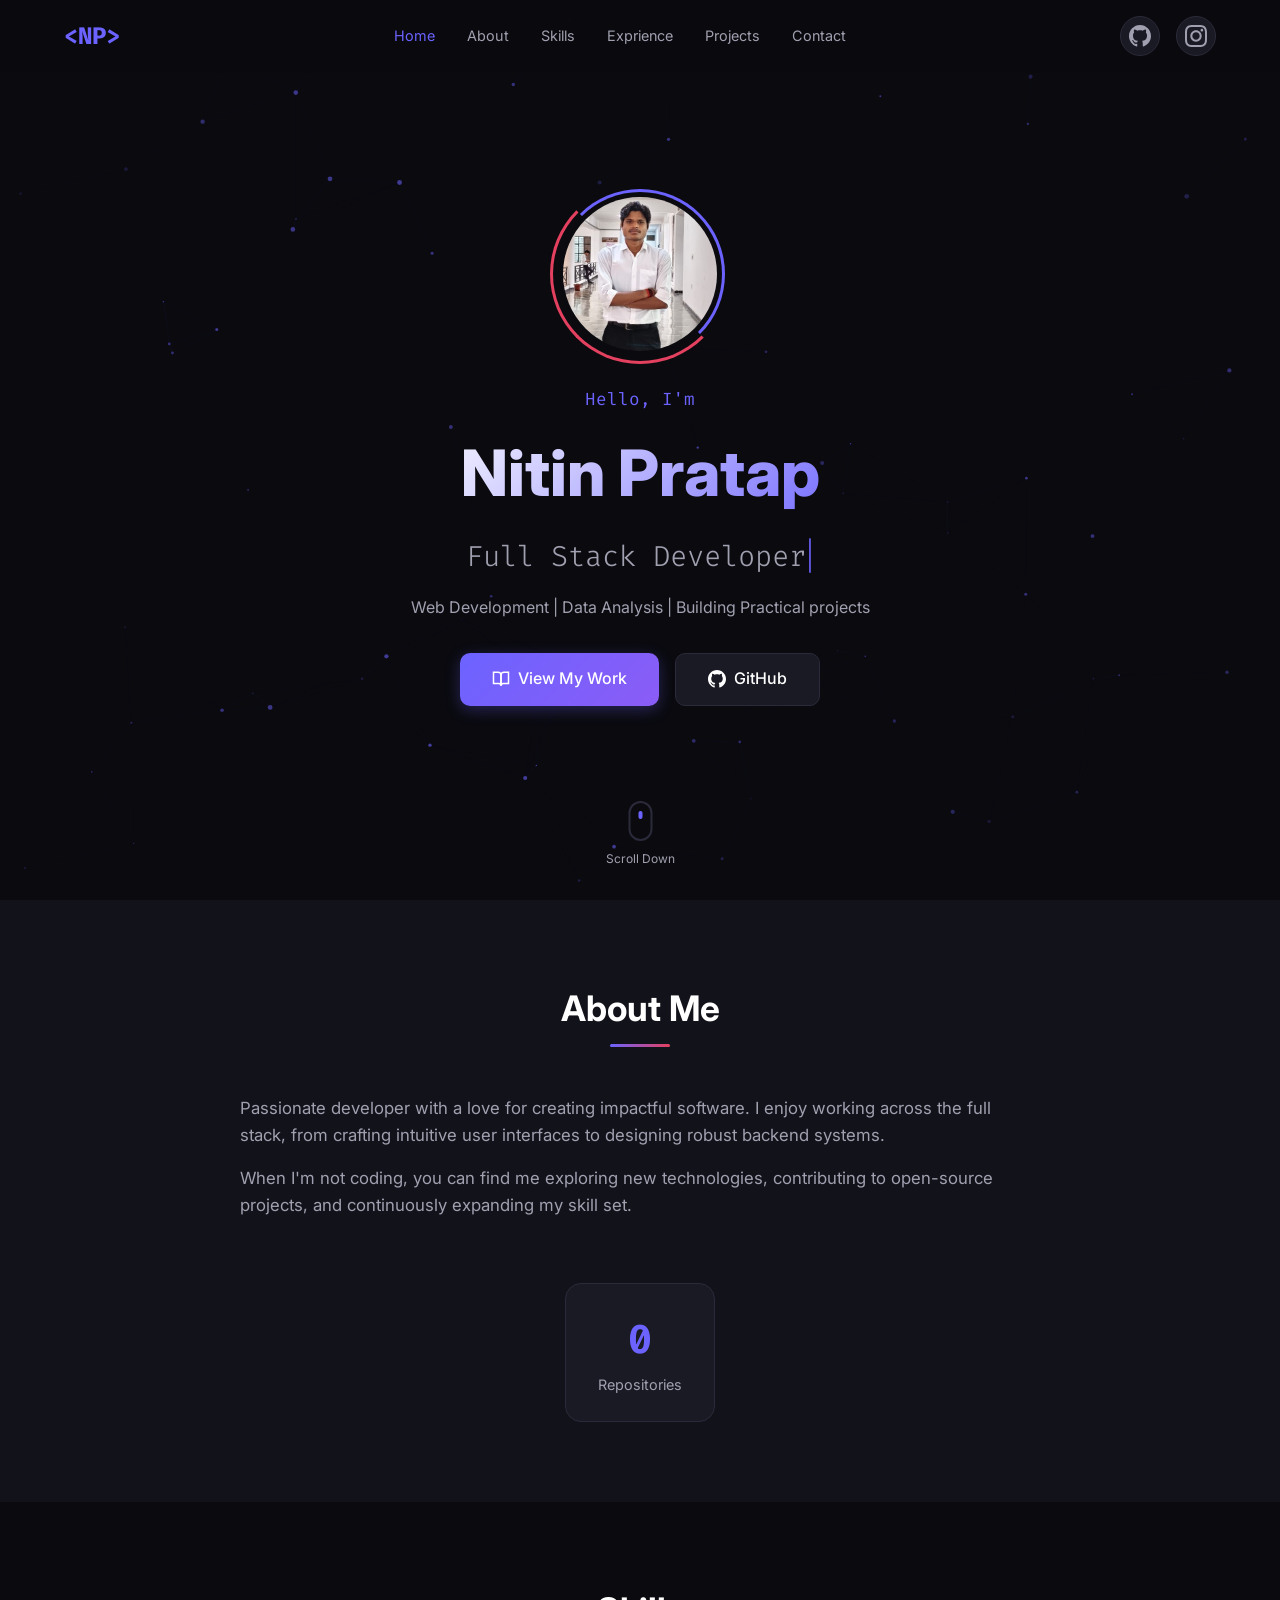
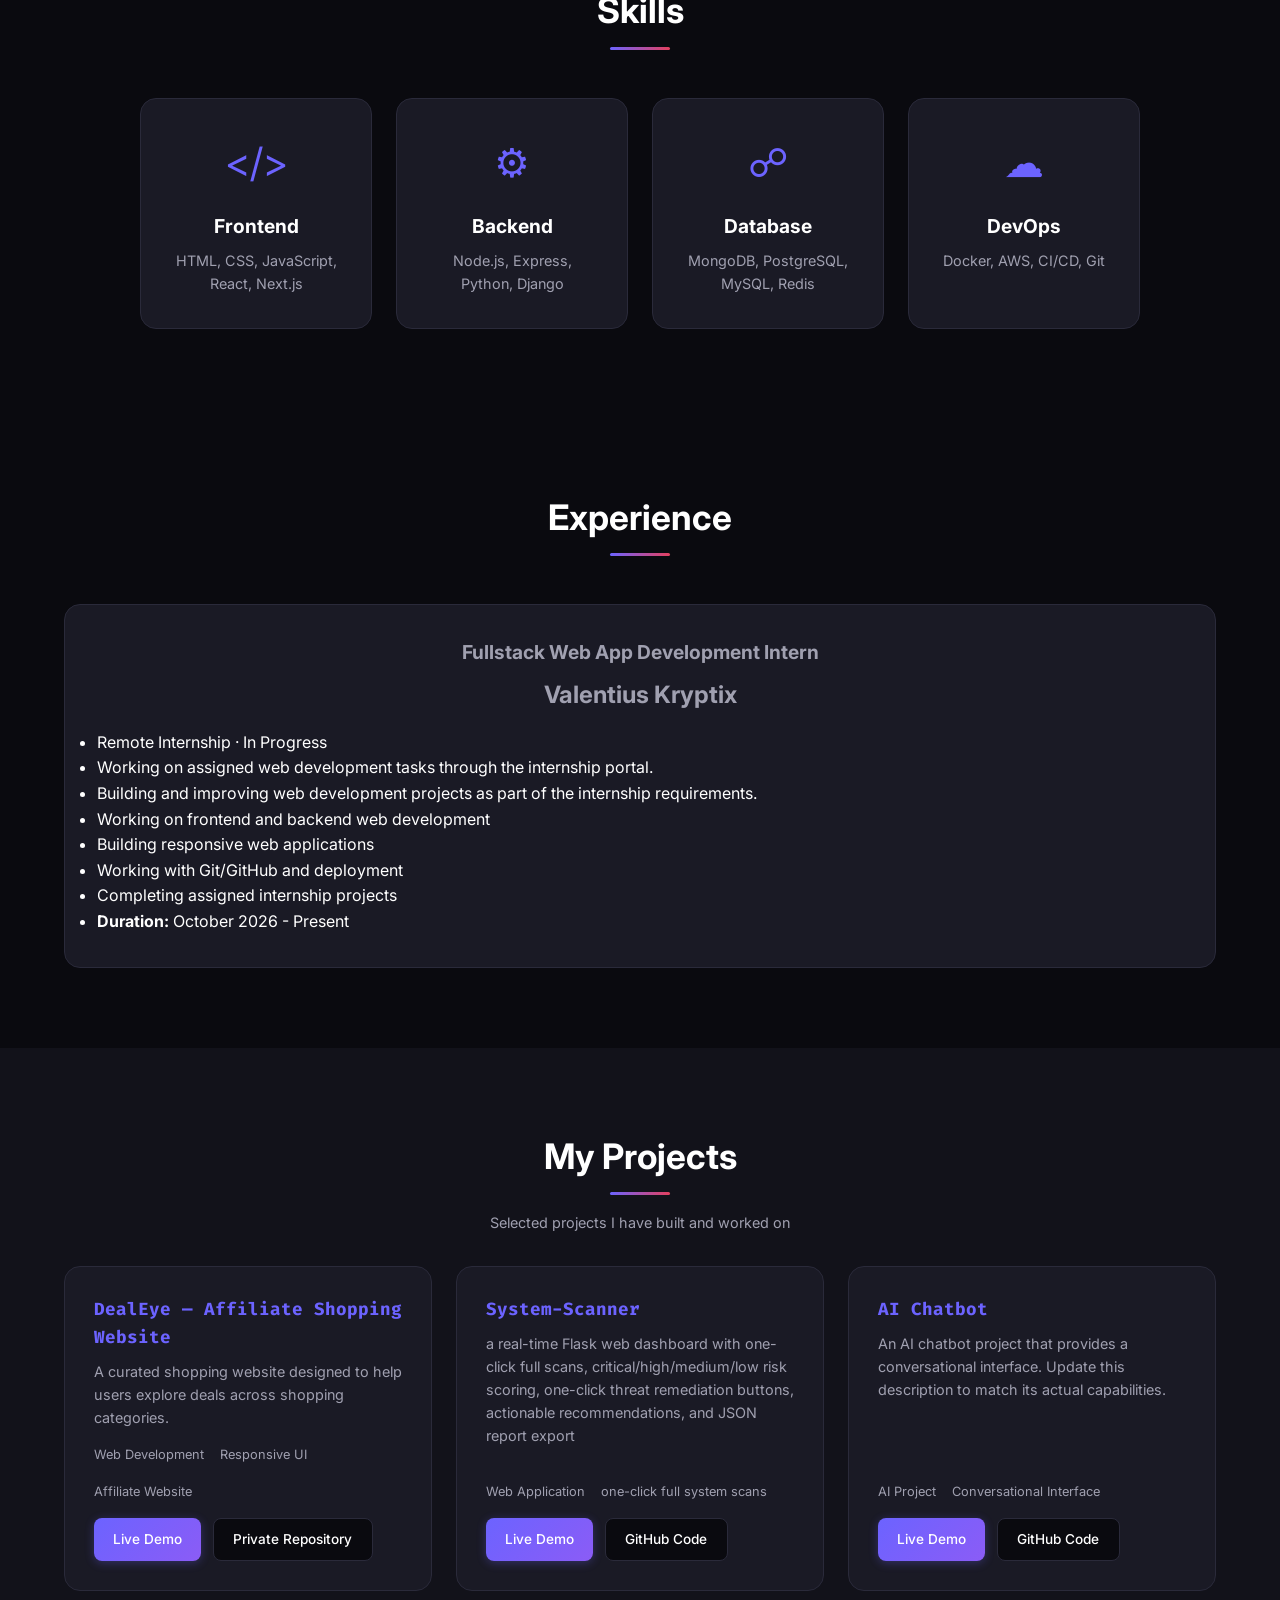
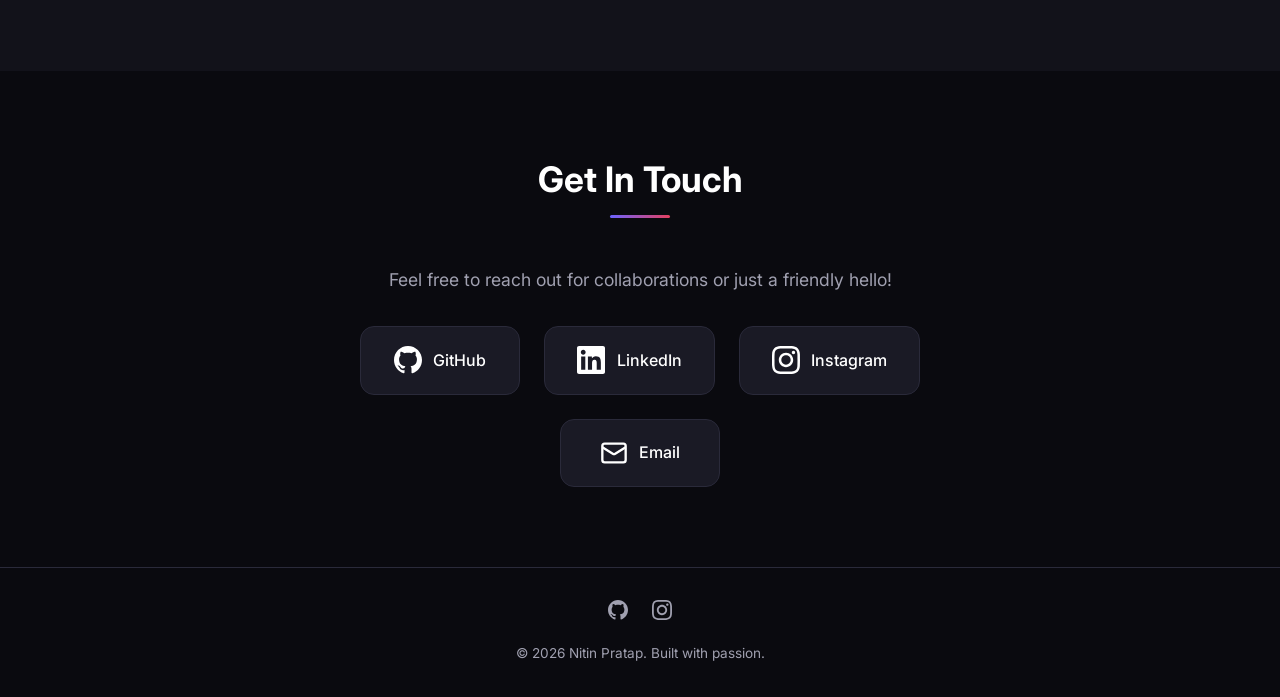
==== commit 174d00fb: ".." ====
--- a/index.html
+++ b/index.html
@@ -225,7 +225,7 @@
 
             <div class="project-buttons">
                 <a
-                    href="https://nitinchatbot-apk.netlify.app/"
+                    href="https://nitinchatbot.netlify.app/"
                     target="_blank"
                     rel="noopener noreferrer"
                     class="project-btn demo-btn">
